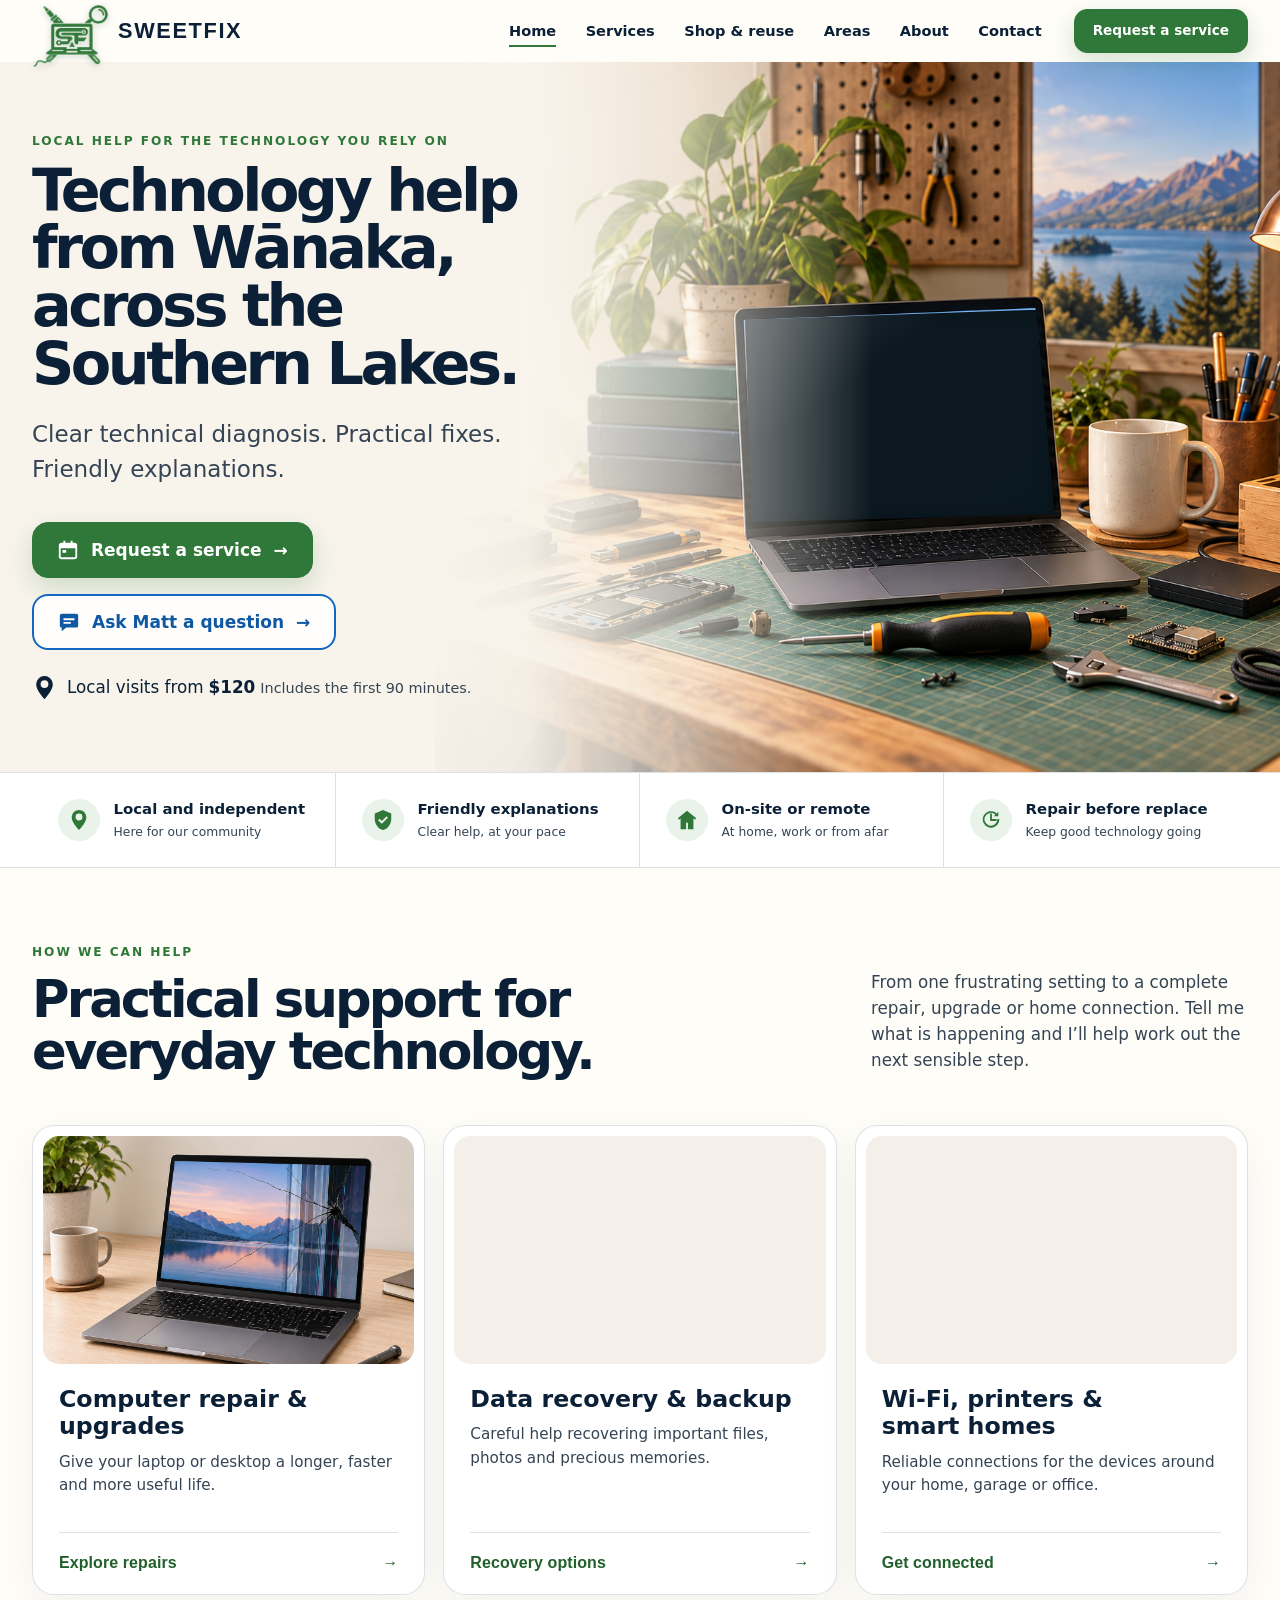
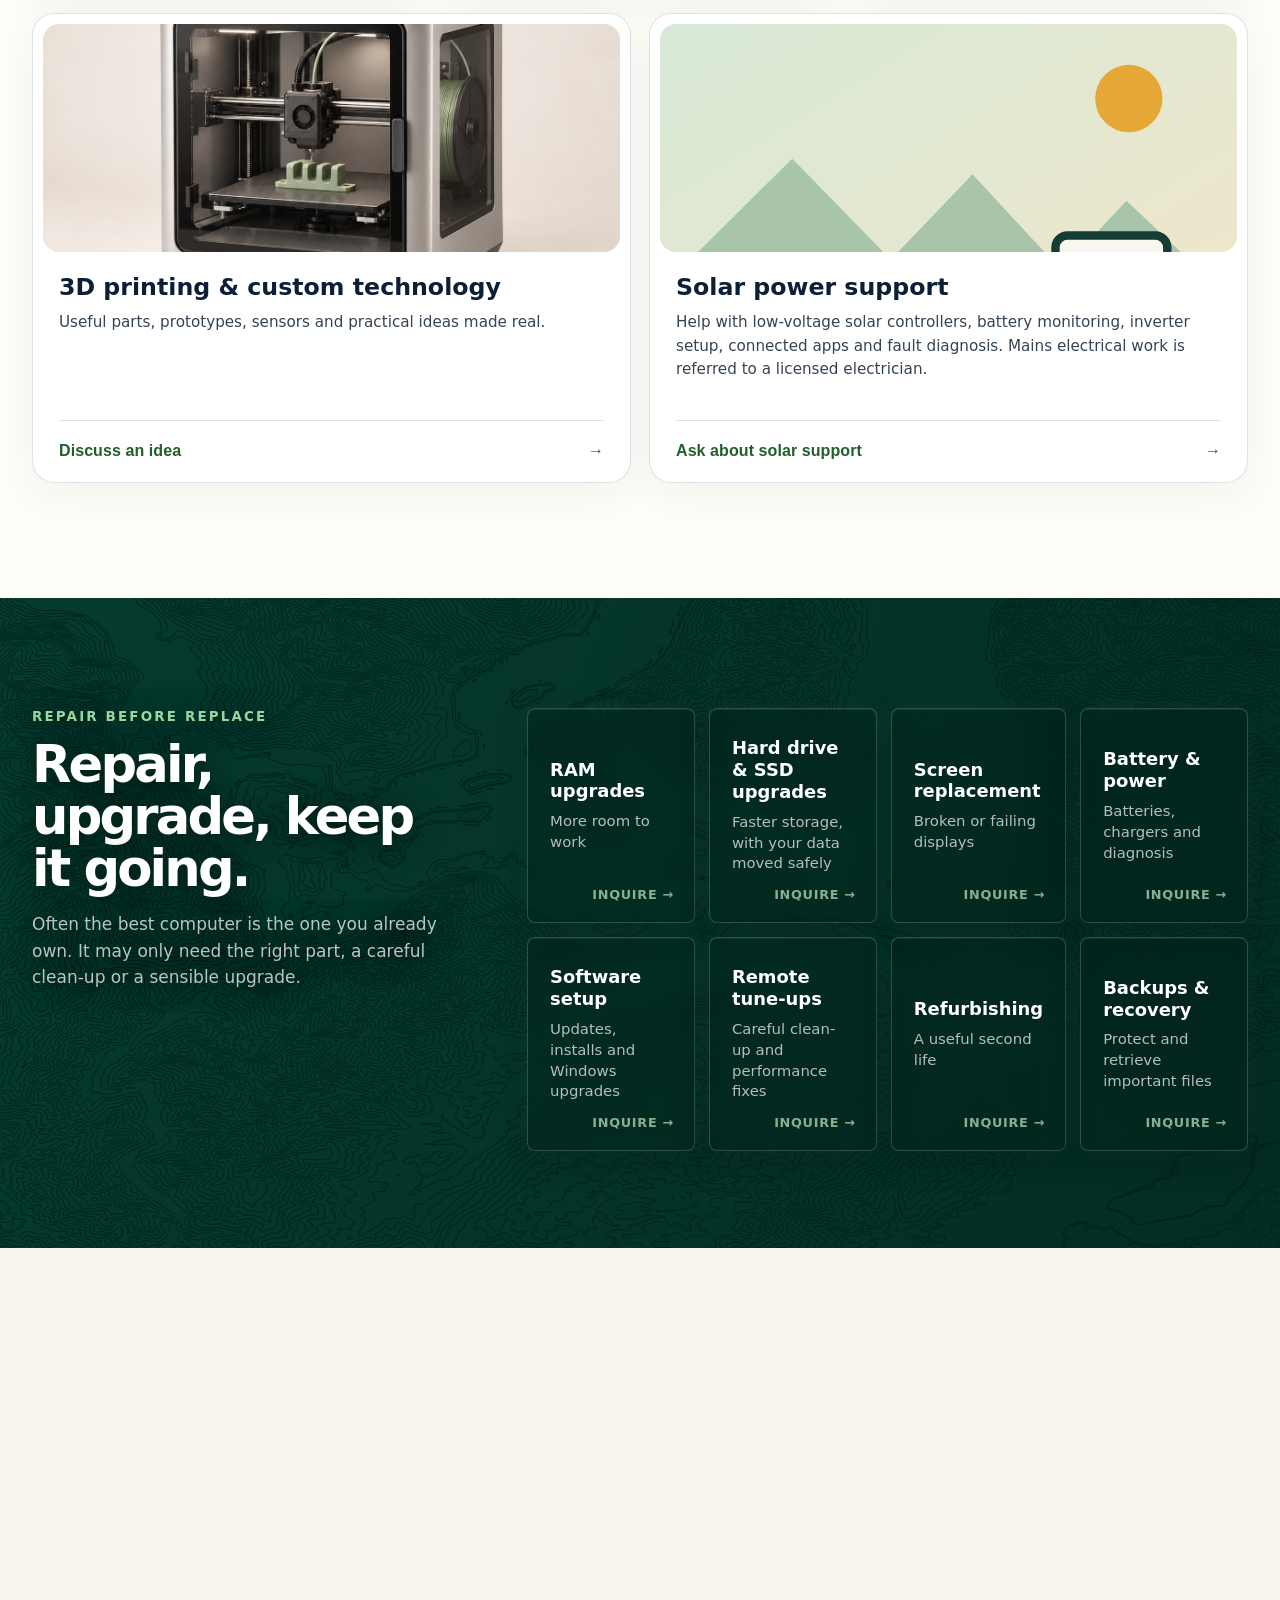
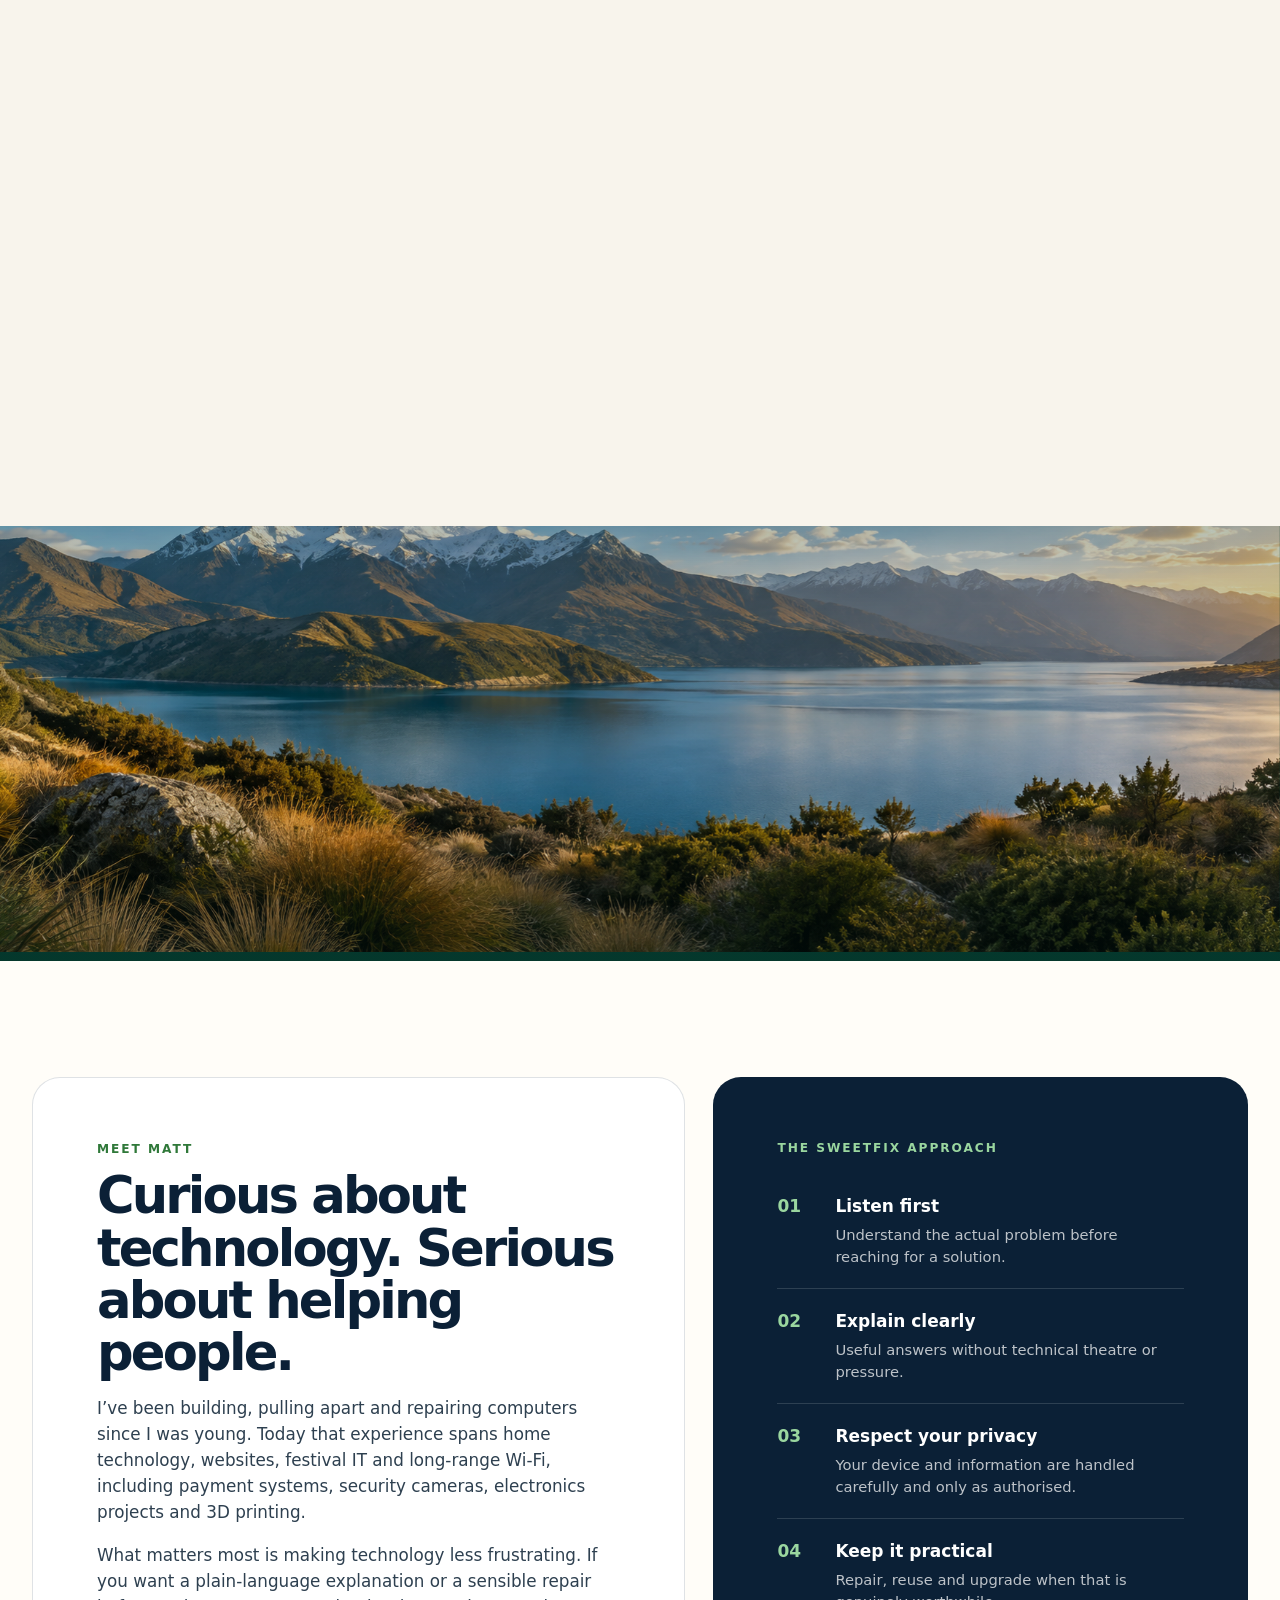
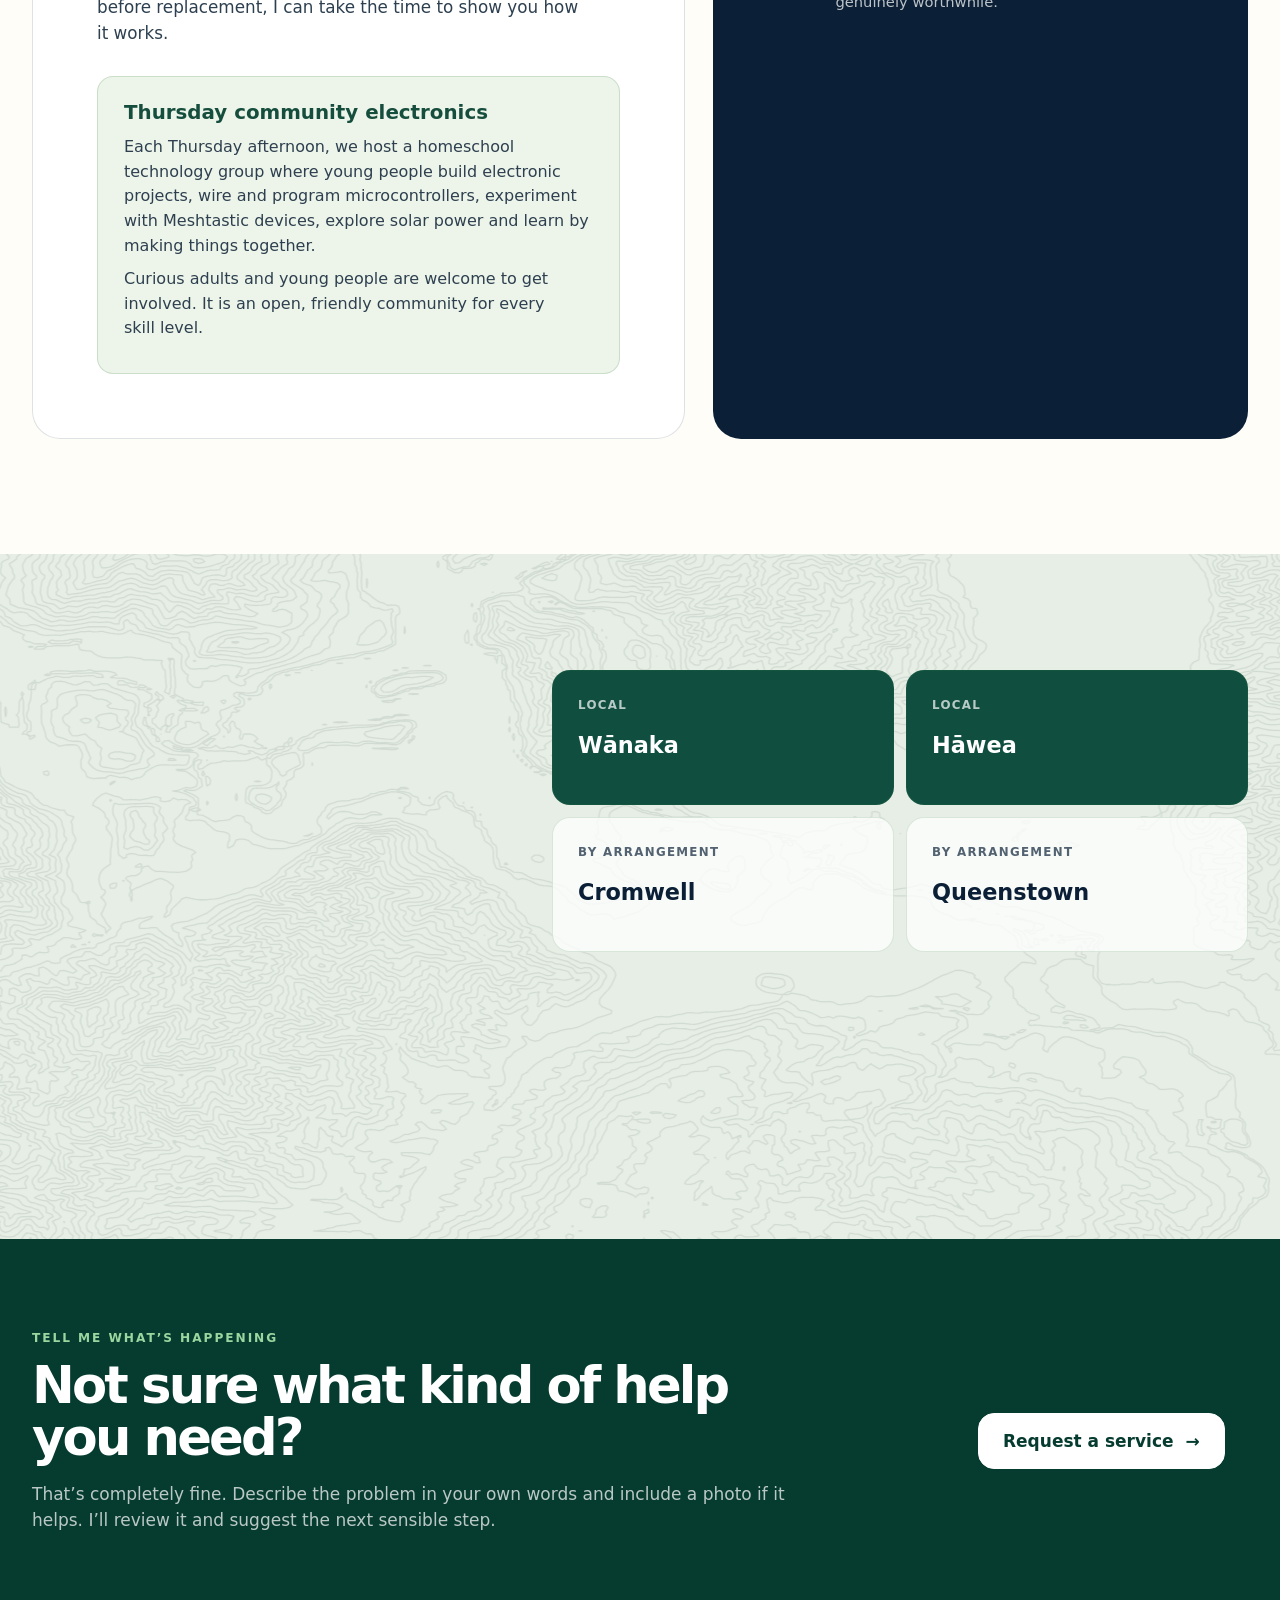
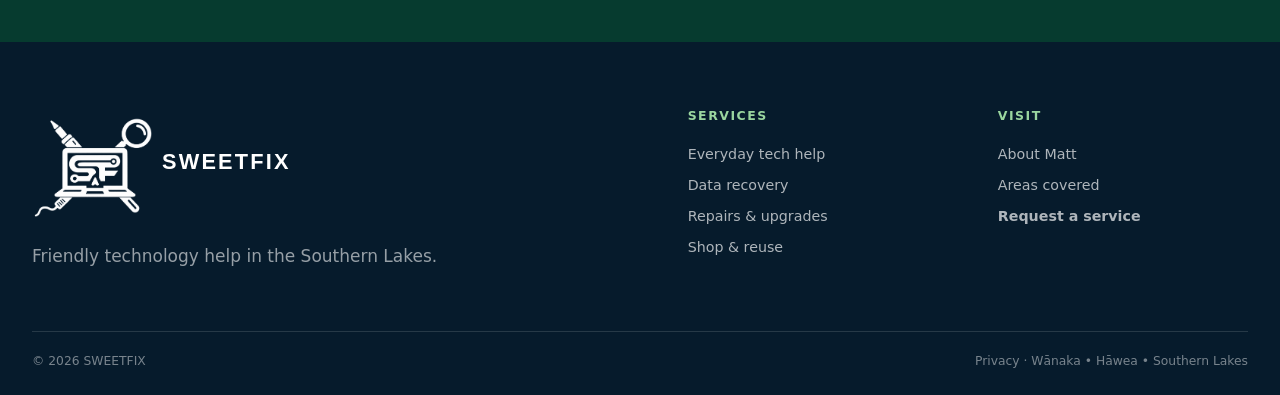
==== index.html @ 1f92fd96 "Publish SWEETFIX customer website" ====
<!doctype html>
<html lang="en-NZ">
  <head>
    <meta charset="utf-8" />
    <meta name="viewport" content="width=device-width, initial-scale=1" />
    <meta name="theme-color" content="#f8f4ec" />
    <meta
      name="description"
      content="Friendly local technology support, computer repair, data recovery, Wi-Fi help and 3D printing across Wanaka, Hawea and the Southern Lakes."
    />
    <title>SWEETFIX | Friendly technology help in the Southern Lakes</title>
    <link rel="icon" href="assets/sweetfix-favicon.png" type="image/png" sizes="512x512" />
    <link rel="preload" href="assets/sweetfix-workshop-hero.png" as="image" fetchpriority="high" />
    <link rel="stylesheet" href="styles.css" />
    <script src="script.js" defer></script>
  </head>
  <body>
    <a class="skip-link" href="#main">Skip to main content</a>

    <header class="site-header" data-header>
      <div class="shell header-inner">
        <a class="brand" href="#home" aria-label="SWEETFIX home">
          <img class="brand-mark" src="assets/sweetfix-logo-green.png" alt="" width="74" height="62" />
          <span>SWEETFIX</span>
        </a>

        <button class="menu-toggle" type="button" aria-expanded="false" aria-controls="site-navigation">
          <span class="sr-only">Open navigation</span>
          <span aria-hidden="true"></span>
          <span aria-hidden="true"></span>
          <span aria-hidden="true"></span>
        </button>

        <nav id="site-navigation" class="site-nav" aria-label="Primary navigation">
          <a class="is-active" href="#home">Home</a>
          <a href="#services">Services</a>
          <a href="/shop">Shop &amp; reuse</a>
          <a href="#areas">Areas</a>
          <a href="#about">About</a>
          <a href="#contact">Contact</a>
          
        </nav>

        <div class="header-actions">
          <button class="button button-small request-trigger" type="button">Request a service</button>
        </div>
      </div>
    </header>

    <main id="main">
      <section id="home" class="hero" aria-labelledby="hero-title">
        <div class="hero-photo" role="img" aria-label="A tidy technology repair workspace with a laptop, hand tools and a small 3D printer">
          <img class="hero-photo-base" src="assets/sweetfix-workshop-hero.png" alt="" fetchpriority="high" decoding="async" />
          <div class="hero-screen" data-hero-screen aria-hidden="true">
            <img class="hero-screen-media is-active" src="assets/southern-lakes-panorama.png" alt="" fetchpriority="high" decoding="async" />
            <img class="hero-screen-media" src="assets/service-data-transfer-card-v3.png" alt="" loading="lazy" decoding="async" />
            <img class="hero-screen-media" src="assets/service-wifi-router-v3-card.png" alt="" loading="lazy" decoding="async" />
            <img class="hero-screen-media" src="assets/service-3d-printing-card-v2.png" alt="" loading="lazy" decoding="async" />
          </div>
        </div>
        <div class="shell hero-inner">
          <div class="hero-copy reveal is-visible">
            <p class="eyebrow">Local help for the technology you rely on</p>
            <h1 id="hero-title">Technology help from Wānaka, across the Southern Lakes.</h1>
            <p class="hero-lead">Clear technical diagnosis. Practical fixes. Friendly explanations.</p>
            <div class="hero-actions">
              <button class="button request-trigger" type="button">
                <svg aria-hidden="true" viewBox="0 0 24 24"><path d="M7 2v2H5a3 3 0 0 0-3 3v12a3 3 0 0 0 3 3h14a3 3 0 0 0 3-3V7a3 3 0 0 0-3-3h-2V2h-2v2H9V2H7Zm12 18H5a1 1 0 0 1-1-1v-9h16v9a1 1 0 0 1-1 1ZM6 12h4v3H6v-3Z"/></svg>
                Request a service
                <span aria-hidden="true">→</span>
              </button>
              <button class="button button-secondary request-trigger" type="button" data-service="Not sure yet">
                <svg aria-hidden="true" viewBox="0 0 24 24"><path d="M4 3h16a2 2 0 0 1 2 2v11a2 2 0 0 1-2 2H9l-5 4v-4a2 2 0 0 1-2-2V5a2 2 0 0 1 2-2Zm2 5v2h12V8H6Zm0 4v2h8v-2H6Z"/></svg>
                Ask Matt a question
                <span aria-hidden="true">→</span>
              </button>
            </div>
            <p class="price-note">
              <svg aria-hidden="true" viewBox="0 0 24 24"><path d="M12 1a8 8 0 0 0-8 8c0 5.8 8 14 8 14s8-8.2 8-14a8 8 0 0 0-8-8Zm0 11.5A3.5 3.5 0 1 1 12 5a3.5 3.5 0 0 1 0 7.5Z"/></svg>
              <span class="price-copy">Local visits from <strong>$120</strong><span class="price-detail">Includes the first 90 minutes.</span></span>
            </p>
          </div>
        </div>
      </section>

      <section class="trust-strip" aria-label="Why choose SWEETFIX">
        <div class="shell trust-grid">
          <div><span class="trust-icon" aria-hidden="true"><svg viewBox="0 0 24 24"><path d="M12 1a8 8 0 0 0-8 8c0 5.8 8 14 8 14s8-8.2 8-14a8 8 0 0 0-8-8Zm0 11.5A3.5 3.5 0 1 1 12 5a3.5 3.5 0 0 1 0 7.5Z"/></svg></span><span><strong>Local and independent</strong><small>Here for our community</small></span></div>
          <div><span class="trust-icon shield" aria-hidden="true"><svg viewBox="0 0 24 24"><path d="M12 1 3 5v6c0 5.6 3.8 10.8 9 12 5.2-1.2 9-6.4 9-12V5l-9-4Zm-1.3 15.2-4-4 1.5-1.5 2.5 2.5 5.2-5.2 1.5 1.5-6.7 6.7Z"/></svg></span><span><strong>Friendly explanations</strong><small>Clear help, at your pace</small></span></div>
          <div><span class="trust-icon home" aria-hidden="true"><svg viewBox="0 0 24 24"><path d="m12 2 10 8-1.3 1.6L19 10.2V22h-6v-7h-2v7H5V10.2l-1.7 1.4L2 10 12 2Z"/></svg></span><span><strong>On-site or remote</strong><small>At home, work or from afar</small></span></div>
          <div><span class="trust-icon leaf" aria-hidden="true"><svg viewBox="0 0 24 24"><path d="M20 8V3l-1.8 1.8A9 9 0 1 0 21 11h-2.1a7 7 0 1 1-2.1-4.8L15 8h5Zm-7-3h-2v8h7v-2h-5V5Z"/></svg></span><span><strong>Repair before replace</strong><small>Keep good technology going</small></span></div>
        </div>
      </section>

      <section id="services" class="services section" aria-labelledby="services-title">
        <div class="shell">
          <div class="section-heading reveal">
            <div>
              <p class="eyebrow">How we can help</p>
              <h2 id="services-title">Practical support for everyday technology.</h2>
            </div>
            <p>From one frustrating setting to a complete repair, upgrade or home connection. Tell me what is happening and I’ll help work out the next sensible step.</p>
          </div>

          <div class="service-grid">
            <article class="service-card reveal">
              <div class="service-media"><img src="assets/service-computer-repair-card-v3.png" alt="A laptop with a cracked display beside a precision screwdriver" loading="lazy" decoding="async" /></div>
              <h3>Computer repair &amp; upgrades</h3>
              <p>Give your laptop or desktop a longer, faster and more useful life.</p>
              <a href="#repairs">Explore repairs <span aria-hidden="true">→</span></a>
            </article>
            <article class="service-card reveal">
              <div class="service-media"><img src="assets/service-data-transfer-card-v3.png" alt="A silver hard drive transferring data to an M.2 solid-state drive" loading="lazy" decoding="async" /></div>
              <h3>Data recovery &amp; backup</h3>
              <p>Careful help recovering important files, photos and precious memories.</p>
              <a href="#data-recovery">Recovery options <span aria-hidden="true">→</span></a>
            </article>
            <article class="service-card reveal">
              <div class="service-media"><img src="assets/service-wifi-router-v3-card.png" alt="A compact high-performance dark Wi-Fi router with four antennas" loading="lazy" decoding="async" /></div>
              <h3>Wi-Fi, printers &amp; smart homes</h3>
              <p>Reliable connections for the devices around your home, garage or office.</p>
              <button class="service-link request-trigger" type="button" data-service="Wi-Fi, printer or smart home" data-problem="I need help getting my Wi-Fi, printer or smart home technology working properly.">Get connected <span aria-hidden="true">→</span></button>
            </article>
            <article class="service-card reveal">
              <div class="service-media"><img src="assets/service-3d-printing-card-v2.png" alt="An enclosed desktop 3D printer producing a practical cable organiser" loading="lazy" decoding="async" /></div>
              <h3>3D printing &amp; custom technology</h3>
              <p>Useful parts, prototypes, sensors and practical ideas made real.</p>
              <button class="service-link request-trigger" type="button" data-service="3D printing" data-problem="I’d like to discuss a 3D printing or custom technology project.">Discuss an idea <span aria-hidden="true">→</span></button>
            </article>
            <article class="service-card reveal">
              <div class="service-media solar-service-media" aria-hidden="true">
                <svg viewBox="0 0 480 300" role="img">
                  <defs><linearGradient id="solar-sky" x1="0" y1="0" x2="1" y2="1"><stop offset="0" stop-color="#d7e9d7"/><stop offset="1" stop-color="#f2e6c8"/></linearGradient></defs>
                  <rect width="480" height="300" fill="url(#solar-sky)"/>
                  <circle cx="390" cy="62" r="28" fill="#e5a735"/>
                  <path d="M0 221 110 112l82 84 68-71 74 80 54-58 92 87v66H0Z" fill="#a8c5ac"/>
                  <path d="M76 195h228l-30 88H44Z" fill="#123f3a" stroke="#f5f1e7" stroke-width="8"/>
                  <path d="m93 196-12 87m67-87-12 87m67-87-12 87m67-87-12 87M62 225h231m-239 28h230" fill="none" stroke="#79ad9b" stroke-width="5"/>
                  <rect x="329" y="176" width="93" height="106" rx="10" fill="#f8f6ef" stroke="#153d35" stroke-width="7"/>
                  <rect x="347" y="197" width="57" height="33" rx="4" fill="#193a37"/>
                  <circle cx="376" cy="254" r="12" fill="#77a879"/>
                  <path d="M304 246c28 0 31-23 31-38" fill="none" stroke="#172c29" stroke-width="7" stroke-linecap="round"/>
                </svg>
              </div>
              <h3>Solar power support</h3>
              <p>Help with low-voltage solar controllers, battery monitoring, inverter setup, connected apps and fault diagnosis. Mains electrical work is referred to a licensed electrician.</p>
              <button class="service-link request-trigger" type="button" data-service="Custom technology project" data-problem="I need help with a low-voltage solar controller, battery monitor, inverter or solar monitoring setup.">Ask about solar support <span aria-hidden="true">→</span></button>
            </article>
          </div>
        </div>
      </section>

      <section id="repairs" class="repair-section" aria-labelledby="repair-title">
        <img class="contours" src="assets/wanaka-topographic-contours.svg" alt="" decoding="async" />
        <div class="shell repair-inner">
          <div class="repair-heading reveal">
            <p class="eyebrow">Repair before replace</p>
            <h2 id="repair-title">Repair, upgrade, keep it going.</h2>
            <p>Often the best computer is the one you already own. It may only need the right part, a careful clean-up or a sensible upgrade.</p>
          </div>
          <div class="repair-list" aria-label="Repair and upgrade enquiries">
            <button class="repair-choice request-trigger" type="button" data-service="Computer repair or upgrade" data-problem="I’m interested in a RAM upgrade for my computer."><strong>RAM upgrades</strong><span>More room to work</span><small>Inquire <span aria-hidden="true">→</span></small></button>
            <button class="repair-choice request-trigger" type="button" data-service="Computer repair or upgrade" data-problem="I’m interested in a hard drive or SSD upgrade, or transferring my data to faster storage."><strong>Hard drive &amp; SSD upgrades</strong><span>Faster storage, with your data moved safely</span><small>Inquire <span aria-hidden="true">→</span></small></button>
            <button class="repair-choice request-trigger" type="button" data-service="Computer repair or upgrade" data-problem="I need help with a broken or failing computer screen."><strong>Screen replacement</strong><span>Broken or failing displays</span><small>Inquire <span aria-hidden="true">→</span></small></button>
            <button class="repair-choice request-trigger" type="button" data-service="Computer repair or upgrade" data-problem="I need help diagnosing or replacing a battery, charger or power supply."><strong>Battery &amp; power</strong><span>Batteries, chargers and diagnosis</span><small>Inquire <span aria-hidden="true">→</span></small></button>
            <button class="repair-choice request-trigger" type="button" data-service="Computer repair or upgrade" data-problem="I need help installing software, updates or upgrading Windows."><strong>Software setup</strong><span>Updates, installs and Windows upgrades</span><small>Inquire <span aria-hidden="true">→</span></small></button>
            <button class="repair-choice request-trigger" type="button" data-service="Remote support" data-problem="I’d like a remote tune-up to clean up and speed up my computer."><strong>Remote tune-ups</strong><span>Careful clean-up and performance fixes</span><small>Inquire <span aria-hidden="true">→</span></small></button>
            <button class="repair-choice request-trigger" type="button" data-service="Computer repair or upgrade" data-problem="I’d like to discuss refurbishing a computer and giving it a useful second life."><strong>Refurbishing</strong><span>A useful second life</span><small>Inquire <span aria-hidden="true">→</span></small></button>
            <button class="repair-choice request-trigger" type="button" data-service="Data recovery or backup" data-problem="I need help protecting, backing up or recovering important files."><strong>Backups &amp; recovery</strong><span>Protect and retrieve important files</span><small>Inquire <span aria-hidden="true">→</span></small></button>
          </div>
        </div>
      </section>

      <section id="data-recovery" class="recovery section" aria-labelledby="recovery-title">
        <div class="shell recovery-grid">
          <div class="recovery-copy reveal">
            <p class="recovery-label">Data recovery</p>
            <h2 id="recovery-title">Don’t worry. Your photos and files may not be gone.</h2>
            <p>A dead laptop does not always mean dead data. Deleted files, removed drives and some corrupted storage may still offer a path forward. The first careful decision can make a real difference.</p>
            <div class="important-note">
              <strong>Accidentally deleted something? Stop using the device.</strong>
              <p>Normal use can write new information over the files you want back. Shut the computer down and avoid experimenting with recovery software until we have assessed it.</p>
            </div>
            <button class="button recovery-request request-trigger" type="button" data-service="Data recovery or backup" data-problem="I’d like an assessment for a data recovery or backup problem.">Request a recovery assessment <span aria-hidden="true">→</span></button>
          </div>
          <div class="recovery-steps reveal" aria-label="Data recovery approach">
            <div><span>01</span><h3>Stop using it</h3><p>Power the device down so ordinary use cannot overwrite deleted or damaged data.</p></div>
            <div><span>02</span><h3>Check what happened</h3><p>Dropped drives can sometimes be saved, but repeated attempts may make physical damage worse. I’ll assess the safest option first.</p></div>
            <div><span>03</span><h3>Recover what we can</h3><p>Recovery may be complete or partial. If the drive needs specialist laboratory work, I can explain that option and refer you to the right service.</p></div>
            <div><span>04</span><h3>Protect it next time</h3><p>I can consolidate your files onto a second drive and set up automatic backups to reduce the chance of another painful loss.</p></div>
          </div>
        </div>
      </section>

      <section class="mountain-break" aria-hidden="true">
        <img class="parallax-image" src="assets/southern-lakes-panorama.png" alt="" loading="lazy" decoding="async" fetchpriority="low" />
      </section>

      <section id="about" class="about section" aria-labelledby="about-title">
        <div class="shell about-grid">
          <div class="about-card reveal">
            <p class="eyebrow">Meet Matt</p>
            <h2 id="about-title">Curious about technology. Serious about helping people.</h2>
            <p>I’ve been building, pulling apart and repairing computers since I was young. Today that experience spans home technology, websites, festival IT and long-range Wi-Fi, including payment systems, security cameras, electronics projects and 3D printing.</p>
            <p>What matters most is making technology less frustrating. If you want a plain-language explanation or a sensible repair before replacement, I can take the time to show you how it works.</p>
            <div class="community-note">
              <h3>Thursday community electronics</h3>
              <p>Each Thursday afternoon, we host a homeschool technology group where young people build electronic projects, wire and program microcontrollers, experiment with Meshtastic devices, explore solar power and learn by making things together.</p>
              <p>Curious adults and young people are welcome to get involved. It is an open, friendly community for every skill level.</p>
            </div>
          </div>
          <aside class="values-card reveal" aria-label="SWEETFIX values">
            <p class="eyebrow">The SWEETFIX approach</p>
            <ul>
              <li><span>01</span><strong>Listen first</strong><small>Understand the actual problem before reaching for a solution.</small></li>
              <li><span>02</span><strong>Explain clearly</strong><small>Useful answers without technical theatre or pressure.</small></li>
              <li><span>03</span><strong>Respect your privacy</strong><small>Your device and information are handled carefully and only as authorised.</small></li>
              <li><span>04</span><strong>Keep it practical</strong><small>Repair, reuse and upgrade when that is genuinely worthwhile.</small></li>
            </ul>
          </aside>
        </div>
      </section>

      <section id="areas" class="areas section" aria-labelledby="areas-title">
        <img class="areas-contours" src="assets/wanaka-topographic-contours.svg" alt="" decoding="async" />
        <div class="shell areas-grid">
          <div class="area-copy reveal">
            <p class="eyebrow">Areas we cover</p>
            <h2 id="areas-title">Local around Wānaka and Hāwea. Available further afield.</h2>
            <p>I’m local to the Wānaka area, with standard visits available in Wānaka and Hāwea. Visits to Cromwell, Queenstown and other Southern Lakes locations can be arranged with travel agreed beforehand.</p>
          </div>
          <div class="area-cards" role="list">
            <div class="area-card primary" role="listitem"><span>Local</span><strong>Wānaka</strong></div>
            <div class="area-card primary" role="listitem"><span>Local</span><strong>Hāwea</strong></div>
            <div class="area-card" role="listitem"><span>By arrangement</span><strong>Cromwell</strong></div>
            <div class="area-card" role="listitem"><span>By arrangement</span><strong>Queenstown</strong></div>
          </div>
        </div>
      </section>

      <section id="contact" class="contact-section" aria-labelledby="contact-title">
        <div class="shell contact-inner reveal">
          <div>
            <p class="eyebrow">Tell me what’s happening</p>
            <h2 id="contact-title">Not sure what kind of help you need?</h2>
            <p>That’s completely fine. Describe the problem in your own words and include a photo if it helps. I’ll review it and suggest the next sensible step.</p>
          </div>
          <div class="contact-actions">
            <button class="button button-light request-trigger" type="button">Request a service <span aria-hidden="true">→</span></button>
          </div>
        </div>
      </section>
    </main>

    <footer class="site-footer">
      <div class="shell footer-grid">
        <div>
          <a class="brand brand-footer" href="#home" aria-label="SWEETFIX home"><img class="brand-mark" src="assets/sweetfix-logo-green.png" alt="" width="120" height="100" /><span>SWEETFIX</span></a>
          <p>Friendly technology help in the Southern Lakes.</p>
        </div>
        <div><strong>Services</strong><a href="#services">Everyday tech help</a><a href="#data-recovery">Data recovery</a><a href="#repairs">Repairs &amp; upgrades</a><a href="/shop">Shop &amp; reuse</a></div>
        <div><strong>Visit</strong><a href="#about">About Matt</a><a href="#areas">Areas covered</a><button class="footer-button request-trigger" type="button">Request a service</button></div>
      </div>
      <div class="shell footer-bottom"><span>© <span data-year></span> SWEETFIX</span><span><a href="/privacy">Privacy</a> · Wānaka • Hāwea • Southern Lakes</span></div>
    </footer>

    <dialog class="request-dialog" aria-labelledby="request-title">
      <div class="dialog-top">
        <div>
          <p class="eyebrow">Service request</p>
          <h2 id="request-title">Tell Matt what’s going on.</h2>
        </div>
        <button class="dialog-close" type="button" aria-label="Close request form" data-tooltip="Close request form">×</button>
      </div>
      <form id="service-request-form" class="request-form" novalidate>
        <p class="form-intro">Share as much as you know. You don’t need to use technical language. Matt personally reviews every request before any work begins.</p>
        <div class="form-error-summary" role="alert" hidden>Please check the fields highlighted in red.</div>
        <div class="website-field" aria-hidden="true">
          <label for="website-address">Leave this field empty</label>
          <input id="website-address" name="website_address" type="text" tabindex="-1" autocomplete="off" />
        </div>
        <div class="form-grid">
          <label><span class="field-label">Full name <span class="required-mark" aria-hidden="true">*</span></span><input name="name" autocomplete="name" required /></label>
          <label><span class="field-label">Email address <span class="required-mark" aria-hidden="true">*</span></span><input name="email" type="email" autocomplete="email" required /></label>
          <label><span class="field-label">Phone number</span><input name="phone" type="tel" autocomplete="tel" /></label>
          <label><span class="field-label">Area</span><select name="area" autocomplete="address-level2"><option value="">Choose an area</option><option>Wānaka</option><option>Hāwea</option><option>Hāwea Flat</option><option>Cromwell</option><option>Queenstown</option><option>Somewhere else</option></select></label>
          <label><span class="field-label">What do you need help with? <span class="required-mark" aria-hidden="true">*</span></span><select name="service" required><option value="">Choose a service</option><option>Home technology support</option><option>Computer repair or upgrade</option><option>Data recovery or backup</option><option>Wi-Fi, printer or smart home</option><option>Remote support</option><option>Computer tuition or consulting</option><option>Solar power support</option><option>3D printing</option><option>Custom technology project</option><option>Refurbished device or item</option><option>Not sure yet</option></select></label>
          <label><span class="field-label">Device make and model</span><input name="device" placeholder="If known" /></label>
          <label class="form-wide"><span class="field-label">Street address</span><input name="address" autocomplete="street-address" placeholder="Helpful for visits, collection or delivery" /></label>
        </div>
        <label><span class="field-label">What is happening? <span class="required-mark" aria-hidden="true">*</span></span><textarea name="problem" rows="3" required placeholder="What were you trying to do? What changed? Are there any messages on screen?"></textarea></label>
        <label><span class="field-label">Helpful photos</span><input name="photos" type="file" accept="image/jpeg,image/png,image/webp,.jpg,.jpeg,.png,.webp" multiple /><small>Add up to three JPG, PNG or WebP photos of the device, model label, screen or error message.</small></label>
        <label class="check-row"><input name="agreement" type="checkbox" required /><span>I confirm that I own, or am authorised to request work on, the device, account or system. I understand SWEETFIX will use these details to assess my request, and that diagnosis, repair and data recovery are best-efforts services with no guaranteed outcome.</span></label>
        <div class="form-footer">
          <p>Your request will be saved with a reference number so it can be reviewed and followed up.</p>
          <button class="button" type="submit">Ask SWEETFIX for help <span aria-hidden="true">→</span></button>
        </div>
      </form>
    </dialog>

    <div class="toast" role="status" aria-live="polite" aria-atomic="true"></div>
    <script src="/static-contact.js" defer></script>
</body>
</html>
---- styles.css ----
:root {
  --ink: #0b2036;
  --ink-soft: #354454;
  --cream: #f8f4ec;
  --paper: #fffdf8;
  --green: #2f7839;
  --green-deep: #063b2f;
  --green-dark: #032c24;
  --green-light: #bce4bd;
  --amber: #f3a51c;
  --blue: #1467be;
  --line: rgba(11, 32, 54, 0.13);
  --shadow: 0 18px 55px rgba(27, 39, 34, 0.1);
  --radius: 22px;
  --shell: min(1480px, calc(100% - 64px));
  --header-height: 62px;
  --ease: cubic-bezier(.2, .8, .2, 1);
}

* { box-sizing: border-box; }
html { scroll-behavior: smooth; scroll-padding-top: var(--header-height); }
html, body { overflow-x: clip; }
body {
  margin: 0;
  color: var(--ink);
  background: var(--paper);
  font-family: Inter, Aptos, "Segoe UI", system-ui, -apple-system, sans-serif;
  font-size: 17px;
  line-height: 1.55;
  -webkit-font-smoothing: antialiased;
}
body.dialog-open { overflow: hidden; }
img, svg { display: block; }
a { color: inherit; text-decoration: none; }
button, input, select, textarea { font: inherit; }
button { color: inherit; }
:focus-visible { outline: 3px solid #1684ec; outline-offset: 4px; }
.shell { width: var(--shell); margin-inline: auto; }
.sr-only { position: absolute; width: 1px; height: 1px; padding: 0; margin: -1px; overflow: hidden; clip: rect(0,0,0,0); white-space: nowrap; border: 0; }
.skip-link { position: fixed; z-index: 1000; top: 12px; left: 12px; transform: translateY(-150%); padding: 12px 18px; border-radius: 10px; background: var(--ink); color: #fff; font-weight: 800; }
.skip-link:focus { transform: none; }

.site-header { position: sticky; z-index: 50; top: 0; height: var(--header-height); background: rgba(255,253,248,.92); border-bottom: 1px solid transparent; backdrop-filter: blur(16px); transition: box-shadow .25s ease, border-color .25s ease; }
.site-header.is-scrolled { border-color: var(--line); box-shadow: 0 8px 30px rgba(12,32,53,.07); }
.header-inner { height: 100%; display: flex; align-items: center; gap: 32px; }
.brand { display: inline-flex; align-items: center; gap: 10px; flex: 0 0 auto; font-family: Bahnschrift, "Segoe UI Variable Display", "Trebuchet MS", sans-serif; font-size: clamp(1.3rem, 1.7vw, 1.72rem); font-weight: 750; letter-spacing: .075em; line-height: 1; }
.brand-mark {
  display: block;
  flex: 0 0 auto;
  width: 76px;
  height: 68px;
  object-fit: contain;
  transform: translateY(5px);
  filter: drop-shadow(0 0 1px rgba(255,253,248,.98)) drop-shadow(0 2px 3px rgba(9,49,38,.18));
}
.site-nav { display: flex; align-items: center; gap: clamp(20px, 2.3vw, 38px); margin-left: auto; }
.site-nav a { position: relative; padding: 15px 0 13px; font-weight: 650; font-size: .91rem; }
.site-nav a::after { content: ""; position: absolute; left: 0; right: 100%; bottom: 9px; height: 2px; background: var(--green); transition: right .25s var(--ease); }
.site-nav a:hover::after, .site-nav a.is-active::after { right: 0; }
.site-nav .admin-link { display:inline-flex; align-items:center; gap:6px; color:#44576a; }
.site-nav .admin-link::before { content:""; position:absolute; top:11px; bottom:10px; left:-19px; width:1px; background:var(--line); }
.site-nav .admin-link > span { color:var(--green); font-size:1.08rem; font-weight:900; }
.header-actions { display: flex; align-items: center; gap: 14px; }
.menu-toggle { display: none; width: 46px; height: 46px; padding: 10px; border: 0; border-radius: 12px; background: transparent; cursor: pointer; }
.menu-toggle span:not(.sr-only) { display: block; width: 24px; height: 2px; margin: 5px auto; background: var(--ink); transition: transform .25s ease, opacity .25s ease; }

.button { display: inline-flex; justify-content: center; align-items: center; gap: 12px; min-height: 56px; padding: 14px 24px; border: 1px solid var(--green); border-radius: 16px; background: var(--green); color: #fff; box-shadow: 0 10px 26px rgba(47,120,57,.2); cursor: pointer; font-weight: 800; line-height: 1.1; transition: transform .25s var(--ease), background .25s ease, box-shadow .25s ease; }
.button:hover { transform: translateY(-2px); background: #25652f; box-shadow: 0 14px 34px rgba(47,120,57,.28); }
.button:disabled { cursor: wait; opacity: .68; transform: none; box-shadow: none; }
.button svg { width: 22px; height: 22px; fill: currentColor; }
.button-small { min-height: 44px; padding: 10px 18px; border-radius: 13px; font-size: .85rem; }
.button-secondary { border: 2px solid var(--blue); background: rgba(255,255,255,.88); color: #0f58a3; box-shadow: none; }
.button-secondary:hover { background: #edf6ff; box-shadow: none; }

.hero { position: relative; min-height: 610px; overflow: hidden; background: var(--cream); }
.hero-photo { position: absolute; z-index: 0; top: 0; right: 0; bottom: 0; width: 66%; overflow: hidden; }
.hero-photo-base { position: absolute; z-index: 0; inset: 0; width: 100%; height: 100%; object-fit: cover; object-position: center center; }
.hero-screen { position: absolute; z-index: 1; overflow: hidden; clip-path: polygon(0 4.7%, 94% 0, 100% 96.3%, 2.1% 100%); background: #0b1820; box-shadow: inset 0 0 18px rgba(0,0,0,.42); transform: translateZ(0); }
.hero-screen-media { position: absolute; inset: -1%; width: 102%; height: 102%; object-fit: cover; opacity: 0; filter: saturate(.96) contrast(1.03); transform: scale(1.015); transition: opacity 1.15s ease; }
.hero-screen-media.is-active { opacity: 1; }
.hero-screen::after { content: ""; position: absolute; z-index: 2; inset: 0; background: linear-gradient(145deg, rgba(255,255,255,.13), transparent 34%, rgba(2,20,30,.1)); pointer-events: none; }
.hero-photo::before { content: ""; position: absolute; z-index: 3; inset: 0; background: linear-gradient(90deg, var(--cream) 0%, rgba(248,244,236,.97) 11%, rgba(248,244,236,.62) 30%, transparent 52%); pointer-events: none; }
.hero-photo::after { content: ""; position: absolute; z-index: 3; inset: auto 0 0; height: 22%; background: linear-gradient(0deg, rgba(0,0,0,.1), transparent); opacity: .18; pointer-events: none; }
.hero-inner { position: relative; z-index: 2; display: grid; align-items: center; min-height: 610px; }
.hero-copy { width: min(660px, 48%); padding: 72px 0; }
.eyebrow { margin: 0 0 12px; color: var(--green); font-size: .76rem; font-weight: 900; letter-spacing: .16em; line-height: 1.3; text-transform: uppercase; }
h1, h2, h3, p { text-wrap: pretty; }
h1 { max-width: 670px; margin: 0; font-size: clamp(2.7rem, 4.6vw, 5.15rem); letter-spacing: -.06em; line-height: .98; }
h3 { font-size: clamp(1.22rem, 1.55vw, 1.46rem); font-weight: 850; line-height: 1.2; }
.hero-lead { margin: 24px 0 0; color: var(--ink-soft); font-size: clamp(1.2rem, 1.8vw, 1.65rem); }
.hero-actions { display: flex; flex-wrap: wrap; gap: 16px; margin-top: 34px; }
.hero-actions .button { min-width: 194px; }
.price-note { display: flex; align-items: center; gap: 10px; margin: 24px 0 0; font-size: 1.05rem; }
.price-note svg { width: 25px; height: 25px; fill: var(--ink); }
.price-copy { display: flex; flex-wrap: wrap; align-items: baseline; gap: 0 .3em; }
.price-detail { color: var(--ink-soft); font-size: .9rem; }

.trust-strip { position: relative; z-index: 3; border-block: 1px solid var(--line); background: rgba(255,255,255,.97); }
.trust-grid { display: grid; grid-template-columns: repeat(4, 1fr); }
.trust-grid > div { display: flex; align-items: center; gap: 14px; min-height: 94px; padding: 16px clamp(14px, 2vw, 32px); border-right: 1px solid var(--line); }
.trust-grid > div:last-child { border-right: 0; }
.trust-grid strong, .trust-grid small { display: block; }
.trust-grid strong { font-size: .93rem; }
.trust-grid small { margin-top: 2px; color: var(--ink-soft); font-size: .77rem; }
.trust-icon { display: grid; place-items: center; flex: 0 0 42px; height: 42px; border-radius: 50%; background: #eaf3e9; color: var(--green); }
.trust-icon svg { width:22px; height:22px; fill:currentColor; }

.section { padding: clamp(80px, 9vw, 138px) 0; }
.services { padding-top: clamp(56px, 6vw, 86px); }
.section-heading { display: grid; grid-template-columns: 1.35fr .65fr; align-items: end; gap: 56px; margin-bottom: 48px; }
h2 { margin: 0; font-size: clamp(2.2rem, 4vw, 4.35rem); letter-spacing: -.055em; line-height: 1.02; }
.section-heading > p { margin: 0 0 4px; color: var(--ink-soft); font-size: 1.05rem; }
.service-grid { display: grid; grid-template-columns: repeat(6, 1fr); gap: 18px; }
.service-grid .service-card { grid-column: span 2; }
.service-grid .service-card:nth-last-child(-n+2) { grid-column: span 3; }
.service-card { display: flex; flex-direction: column; min-height: 470px; padding: 10px; border: 1px solid var(--line); border-radius: var(--radius); background: #fff; box-shadow: 0 12px 40px rgba(11,32,54,.05); transition: transform .3s var(--ease), box-shadow .3s ease, border-color .3s ease; }
.service-card:hover, .service-card:focus-within { transform: translateY(-6px); border-color: rgba(47,120,57,.3); box-shadow: var(--shadow); }
.service-media { height: 228px; overflow: hidden; border-radius: 16px; background: #f4f0e9; }
.service-media img { width: 100%; height: 100%; object-fit: cover; image-rendering: auto; filter: saturate(.94) contrast(.97); backface-visibility: hidden; }
.service-card h3 { margin: 22px 16px 10px; font-size: 1.48rem; font-weight: 850; line-height: 1.15; }
.service-card p { margin: 0 0 20px; color: var(--ink-soft); font-size: .95rem; }
.service-card p, .service-card a { margin-inline: 16px; }
.service-card a, .service-link { display: flex; justify-content: space-between; align-items: center; gap: 14px; width: auto; margin: auto 16px 0; padding: 18px 0 8px; border: 0; border-top: 1px solid var(--line); border-radius: 0; background: transparent; color: #215f2b; cursor: pointer; font-family: "Segoe UI", Aptos, sans-serif; font-size: 1rem; font-weight: 700; letter-spacing: .005em; text-align: left; transition: color .3s ease, transform .3s var(--ease); }
.service-card a:hover, .service-card a:focus-visible, .service-link:hover, .service-link:focus-visible { color: #0f4320; transform: translateX(3px); }

.repair-section { position: relative; overflow: hidden; min-height: 650px; padding: 110px 0 0; background: linear-gradient(115deg, var(--green-deep), var(--green-dark)); color: #fff; }
.contours { position: absolute; inset: 0; width: 100%; height: 100%; object-fit: cover; pointer-events: none; opacity: 1; }
.repair-inner { position: relative; z-index: 2; display: grid; grid-template-columns: .72fr 1.28fr; gap: clamp(48px, 7vw, 110px); padding-bottom: 90px; }
.repair-heading { text-shadow: 0 4px 28px rgba(0, 13, 10, .72); }
.repair-heading .eyebrow { color: #9ad69f; font-size: .84rem; }
.repair-heading p:last-child { max-width: 520px; color: rgba(255,255,255,.73); }
.repair-list { display: grid; grid-template-columns: repeat(4, 1fr); align-content: start; gap: 14px; }
.repair-list > button { position: relative; min-height: 148px; padding: 28px 22px 48px; border: 1px solid rgba(220,246,224,.2); border-radius: 8px; background: rgba(0,24,19,.26); color: #fff; text-align: left; cursor: pointer; -webkit-backdrop-filter: blur(14px); backdrop-filter: blur(14px); box-shadow: 0 12px 30px rgba(0,15,12,.3), 0 0 22px rgba(171,236,187,.065), inset 0 1px 0 rgba(255,255,255,.08); transition: transform .3s var(--ease), border-color .3s ease, box-shadow .3s ease, background .3s ease; }
.repair-list > button:hover { z-index: 1; transform: translateY(-4px) scale(1.015); border-color: rgba(190,238,201,.48); background: rgba(1,39,31,.52); box-shadow: 0 16px 36px rgba(0,15,12,.4), 0 0 26px rgba(171,236,187,.15), inset 0 1px 0 rgba(255,255,255,.11); }
.repair-list > button:focus-visible { outline: 3px solid #d9f0d8; outline-offset: 3px; }
.repair-list > button > strong, .repair-list > button > span { display: block; }
.repair-list strong { font-size: 1.12rem; line-height: 1.22; }
.repair-list > button > span { margin-top: 9px; color: rgba(255,255,255,.7); font-size: .93rem; line-height: 1.4; }
.repair-choice small { position: absolute; right: 20px; bottom: 17px; color: #bce4bd; font-size: .8rem; font-weight: 850; letter-spacing: .055em; opacity: .72; text-transform: uppercase; transition: opacity .2s ease, transform .2s ease; }
.repair-choice:hover small, .repair-choice:focus-visible small { opacity: 1; transform: translateX(2px); }
.mountain-break { position: relative; height: clamp(280px, 34vw, 500px); overflow: hidden; background: var(--green-deep); }
.mountain-break::after { content: ""; position: absolute; inset: 0; background: linear-gradient(180deg, rgba(3,44,36,.28), rgba(3,44,36,.05) 55%, rgba(3,44,36,.22)); pointer-events: none; }
.parallax-image { position: absolute; inset: -14% 0; width: 100%; height: 128%; object-fit: cover; object-position: center 57%; transform: translate3d(0, var(--parallax-y, 0px), 0); will-change: transform; }

.recovery { background: var(--cream); }
.recovery-grid { display: grid; grid-template-columns: .9fr 1.1fr; gap: clamp(50px, 8vw, 130px); align-items: center; }
.recovery-copy > p:not(.eyebrow) { max-width: 680px; color: var(--ink-soft); }
.recovery-label { margin: 0 0 16px; color: var(--green); font-size: clamp(1.45rem, 2.3vw, 2.45rem); font-weight: 900; letter-spacing: -.035em; line-height: 1; }
.important-note { margin: 30px 0; padding: 20px 22px; border-left: 4px solid var(--amber); border-radius: 0 14px 14px 0; background: #fff7e7; }
.important-note p { margin: 5px 0 0; }
.text-link, .footer-button { padding: 0; border: 0; background: transparent; color: var(--green); cursor: pointer; font-weight: 850; }
.text-link:hover, .footer-button:hover { text-decoration: underline; }
.recovery-request { margin-top: 4px; font-size: 1.02rem; }
.recovery-steps { counter-reset: steps; border-top: 1px solid var(--line); }
.recovery-steps > div { display: grid; grid-template-columns: 70px 190px 1fr; gap: 24px; align-items: start; padding: 25px 0; border-bottom: 1px solid var(--line); }
.recovery-steps span { color: var(--green); font-weight: 900; }
.recovery-steps h3, .recovery-steps p { margin: 0; }
.recovery-steps p { color: var(--ink-soft); }

.about-grid { display: grid; grid-template-columns: 1.1fr .9fr; gap: 28px; }
.about-card, .values-card { padding: clamp(32px, 5vw, 72px); border-radius: 28px; }
.about-card { background: #fff; border: 1px solid var(--line); }
.about-card h2 { max-width: 900px; }
.about-card > p:not(.eyebrow) { max-width: 820px; color: #2e4050; font-size: 1.05rem; font-weight: 500; }
.community-note { margin-top: 30px; padding: 24px 26px; border: 1px solid rgba(47,120,57,.18); border-radius: 16px; background: #edf4e9; }
.community-note h3 { margin: 0 0 10px; color: #164e3e; }
.community-note p { margin: 8px 0; color: #2e4050; font-size: 1rem; font-weight: 500; }
.values-card { background: var(--ink); color: #fff; }
.values-card .eyebrow { color: #9ad69f; }
.values-card ul { margin: 18px 0 0; padding: 0; list-style: none; }
.values-card li { display: grid; grid-template-columns: 44px 1fr; gap: 4px 14px; padding: 19px 0; border-bottom: 1px solid rgba(255,255,255,.14); }
.values-card li:last-child { border-bottom: 0; }
.values-card li > span { grid-row: 1 / 3; color: #9ad69f; font-weight: 800; }
.values-card strong, .values-card small { display: block; }
.values-card small { color: rgba(255,255,255,.73); font-size: .92rem; font-weight: 500; }

.areas { position: relative; overflow: hidden; background: #e7eee5; }
.areas-contours { position: absolute; inset: -14%; width: 128%; height: 128%; object-fit: cover; opacity: .13; transform: scale(1.18); pointer-events: none; mix-blend-mode: multiply; }
.areas-grid { position: relative; z-index: 1; display: grid; grid-template-columns: .75fr 1.25fr; gap: clamp(45px, 8vw, 120px); align-items: start; }
.area-copy p:last-child { color: var(--ink-soft); }
.area-cards { display: grid; grid-template-columns: repeat(2, 1fr); gap: 12px; }
.area-card { min-height: 135px; padding: 25px; border: 1px solid rgba(47,120,57,.16); border-radius: 18px; background: rgba(255,255,255,.76); }
.area-card.primary { background: #104f40; color: #fff; }
.area-card span, .area-card strong { display: block; }
.area-card span { margin-bottom: 14px; opacity: .7; font-size: .74rem; font-weight: 800; letter-spacing: .11em; text-transform: uppercase; }
.area-card strong { font-size: 1.4rem; }

.contact-section { padding: 92px 0; background: var(--green-deep); color: #fff; }
.contact-inner { display: grid; grid-template-columns: 1fr auto; gap: 60px; align-items: center; }
.contact-inner .eyebrow { color: #9ad69f; }
.contact-inner p:last-child { max-width: 760px; color: rgba(255,255,255,.72); }
.contact-actions { display: grid; justify-items: start; gap: 10px; min-width: 270px; }
.button-light { border-color: #fff; background: #fff; color: var(--green-deep); box-shadow: none; }
.button-light:hover { background: #ecf7ec; }
.contact-email { font-weight: 750; text-decoration: underline; text-underline-offset: 3px; }
.contact-actions small { color: rgba(255,255,255,.55); }

.site-footer { padding: 64px 0 24px; background: #061b2c; color: #fff; }
.footer-grid { display: grid; grid-template-columns: 1fr .42fr .42fr; gap: 60px; padding-bottom: 45px; }
.brand-footer .brand-mark { width: 120px; height: 112px; filter: brightness(0) invert(1); }
.brand-footer { letter-spacing: .1em; }
.footer-grid p { color: rgba(255,255,255,.58); }
.footer-grid > div:not(:first-child) { display: flex; flex-direction: column; align-items: flex-start; gap: 9px; }
.footer-grid > div:not(:first-child) strong { margin-bottom: 8px; color: #9ad69f; font-size: .78rem; letter-spacing: .12em; text-transform: uppercase; }
.footer-grid a:not(.brand), .footer-button { color: rgba(255,255,255,.68); font-size: .89rem; }
.footer-bottom { display: flex; justify-content: space-between; gap: 24px; padding-top: 20px; border-top: 1px solid rgba(255,255,255,.13); color: rgba(255,255,255,.46); font-size: .77rem; }

.request-dialog { width: min(980px, calc(100% - 28px)); max-height: min(calc(100dvh - 24px), 1000px); padding: 0; border: 0; border-radius: 26px; overflow-x: hidden; overflow-y: auto; scrollbar-width: none; color: var(--ink); background: #fff; box-shadow: 0 40px 120px rgba(0,0,0,.34); }
.request-dialog::-webkit-scrollbar { width: 0; height: 0; }
.request-dialog::backdrop { background: rgba(3,20,30,.68); backdrop-filter: blur(6px); }
.dialog-top { position: sticky; z-index: 2; top: 0; display: flex; justify-content: space-between; gap: 30px; padding: 20px 30px 16px; border-bottom: 1px solid var(--line); background: rgba(255,255,255,.97); }
.dialog-top h2 { font-size: clamp(1.8rem, 4vw, 3rem); }
.dialog-close { position: relative; display: grid; flex: 0 0 auto; place-items: center; width: 46px; height: 46px; padding: 0 0 3px; border: 1px solid var(--line); border-radius: 50%; background: #fff; cursor: pointer; font-family: Arial, sans-serif; font-size: 1.72rem; line-height: 1; transition: background .2s ease, border-color .2s ease, transform .2s ease; }
.dialog-close:hover { border-color: rgba(47,120,57,.36); background: #edf6ec; transform: scale(1.04); }
.dialog-close:focus-visible { outline: 3px solid rgba(47,120,57,.28); outline-offset: 3px; }
.dialog-close::after { content: attr(data-tooltip); position: absolute; top: calc(100% + 9px); right: 0; width: max-content; max-width: 180px; padding: 7px 10px; border-radius: 7px; background: var(--ink); color: #fff; font-family: Inter, Aptos, "Segoe UI", sans-serif; font-size: .72rem; font-weight: 700; line-height: 1.25; opacity: 0; pointer-events: none; transform: translateY(-4px); transition: opacity .18s ease, transform .18s ease; }
.dialog-close:hover::after, .dialog-close:focus-visible::after { opacity: 1; transform: none; }
.request-form { padding: 16px 30px 22px; }
.form-grid .form-wide { grid-column: 1 / -1; }
.form-intro { margin: 0 0 12px; color: #344552; font-size: 1.02rem; }
.form-error-summary { margin: 0 0 14px; padding: 11px 13px; border: 1px solid #d68787; border-radius: 9px; background: #fff1f1; color: #7f2929; font-size: .95rem; font-weight: 750; }
.website-field { position: absolute !important; left: -10000px !important; width: 1px !important; height: 1px !important; overflow: hidden !important; opacity: 0 !important; pointer-events: none !important; }
.form-grid { display: grid; grid-template-columns: repeat(2, 1fr); column-gap: 16px; }
.request-form label { display: grid; gap: 5px; margin-bottom: 8px; color: var(--ink); font-size: 1rem; font-weight: 800; }
.field-label { display: inline; line-height: 1.3; }
.required-mark { margin-left: 5px; color: #a23e3e; font-size: 1.05em; }
.request-form input, .request-form select, .request-form textarea { width: 100%; min-height: 45px; border: 1.5px solid #77868f; border-radius: 9px; outline: none; background: #fff; color: var(--ink); padding: 9px 12px; font-size: 1rem; font-weight: 500; transition: border-color .18s ease, box-shadow .18s ease; }
.request-form input::placeholder, .request-form textarea::placeholder { color: #64717b; opacity: 1; }
.request-form input:focus, .request-form select:focus, .request-form textarea:focus { border-color: var(--green); box-shadow: 0 0 0 3px rgba(47,120,57,.16); }
.request-form label.field-error input, .request-form label.field-error select, .request-form label.field-error textarea { border-color: #bd5151; box-shadow: 0 0 0 3px rgba(189,81,81,.2); }
.field-error-message { color: #982f2f; font-size: .88rem; font-weight: 750; }
.request-form textarea { resize: vertical; }
.request-form label > small { color: #43525e; font-size: .9rem; font-weight: 500; }
.check-row { display: flex !important; grid-template-columns: none !important; align-items: start; gap: 11px !important; font-weight: 500 !important; }
.check-row input { flex: 0 0 auto; width: 20px; height: 20px; margin-top: 2px; accent-color: var(--green); }
.check-row.field-error { padding: 9px 11px; border: 1px solid #d68787; border-radius: 9px; background: #fff4f4; }
.form-footer { display: flex; justify-content: space-between; gap: 24px; align-items: center; margin-top: 10px; padding-top: 13px; border-top: 1px solid var(--line); }
.form-footer p { max-width: 460px; margin: 0; color: #43525e; font-size: .82rem; }
.toast { position: fixed; z-index: 100; right: 20px; bottom: 20px; max-width: 420px; padding: 15px 18px; border-radius: 14px; background: var(--ink); color: #fff; box-shadow: var(--shadow); opacity: 0; transform: translateY(20px); pointer-events: none; transition: .25s var(--ease); }
.toast.is-visible { opacity: 1; transform: none; }

.reveal { opacity:1; transform:none; transition:opacity .7s var(--ease),transform .7s var(--ease); }
.js-ready:not(.reduce-motion) .reveal:not(.is-visible) { opacity:0; transform:translateY(22px); }
.reveal.is-visible { opacity: 1; transform: none; }

@media (max-width: 1160px) {
  :root { --shell: min(100% - 40px, 1060px); }
  .header-actions .button { display: none; }
  .hero { min-height: 590px; }
  .hero-photo { width: 69%; }
  .hero-copy { width: 55%; }
  .service-grid { grid-template-columns: repeat(2, 1fr); }
  .service-grid .service-card, .service-grid .service-card:nth-last-child(-n+2) { grid-column: auto; }
  .repair-inner { grid-template-columns: 1fr; }
  .repair-list { max-width: 900px; }
  .areas-grid { grid-template-columns: 1fr; }
}

@media (max-width: 1050px) {
  .header-inner { gap: 12px; }
  .menu-toggle { display: block; order: 3; margin-left: auto; }
  .menu-toggle[aria-expanded="true"] span:nth-child(2) { transform: translateY(7px) rotate(45deg); }
  .menu-toggle[aria-expanded="true"] span:nth-child(3) { opacity: 0; }
  .menu-toggle[aria-expanded="true"] span:nth-child(4) { transform: translateY(-7px) rotate(-45deg); }
  .site-nav { position: fixed; top: var(--header-height); left: 0; right: 0; display: grid; gap: 0; padding: 10px 20px 20px; border-bottom: 1px solid var(--line); background: var(--paper); box-shadow: 0 20px 30px rgba(12,32,53,.12); opacity: 0; visibility: hidden; transform: translateY(-12px); transition: .25s var(--ease); }
  .site-nav.is-open { opacity: 1; visibility: visible; transform: none; }
  .site-nav a { padding: 14px 8px; border-bottom: 1px solid var(--line); }
  .site-nav a::after, .site-nav .admin-link::before { display: none; }
  .header-actions { margin-left: auto; }
}

@media (max-width: 820px) {
  :root { --header-height: 68px; --shell: calc(100% - 30px); }
  .header-inner { gap: 12px; }
  .brand { font-size: 1.2rem; }
  .brand-mark { width: 60px; height: 56px; }
  .menu-toggle { display: block; order: 3; margin-left: 4px; }
  .menu-toggle[aria-expanded="true"] span:nth-child(2) { transform: translateY(7px) rotate(45deg); }
  .menu-toggle[aria-expanded="true"] span:nth-child(3) { opacity: 0; }
  .menu-toggle[aria-expanded="true"] span:nth-child(4) { transform: translateY(-7px) rotate(-45deg); }
  .site-nav { position: fixed; top: var(--header-height); left: 0; right: 0; display: grid; gap: 0; padding: 10px 20px 20px; border-bottom: 1px solid var(--line); background: var(--paper); box-shadow: 0 20px 30px rgba(12,32,53,.12); opacity: 0; visibility: hidden; transform: translateY(-12px); transition: .25s var(--ease); }
  .site-nav.is-open { opacity: 1; visibility: visible; transform: none; }
  .site-nav a { padding: 14px 8px; border-bottom: 1px solid var(--line); }
  .site-nav a::after { display: none; }
  .site-nav .admin-link::before { display:none; }
  .header-actions { margin-left: auto; }
  .hero { display: grid; min-height: auto; }
  .hero-photo { position: relative; order: 2; width: 100%; height: 380px; }
  .hero-photo-base { object-position: 57% center; }
  .hero-photo::before { background: linear-gradient(180deg, var(--cream), transparent 28%); }
  .hero-inner { min-height: auto; }
  .hero-copy { width: 100%; padding: 62px 0 36px; }
  h1 { max-width: 720px; font-size: clamp(2.55rem, 10.5vw, 4rem); }
  .trust-grid { grid-template-columns: repeat(2, 1fr); }
  .trust-grid > div:nth-child(2) { border-right: 0; }
  .section-heading, .recovery-grid, .about-grid, .contact-inner { grid-template-columns: 1fr; }
  .repair-list { grid-template-columns: repeat(2, 1fr); }
  .mountain-break { height: 260px; }
  .contact-actions { min-width: 0; }
  .footer-grid { grid-template-columns: 1fr 1fr; }
  .footer-grid > div:first-child { grid-column: 1 / -1; }
}

@media (max-width: 560px) {
  body { font-size: 16px; }
  .brand { gap: 7px; font-size: 1.08rem; letter-spacing: .065em; }
  .brand-mark { width: 56px; height: 52px; }
  .menu-toggle { margin-left: auto; }
  .hero-copy { padding-top: 45px; }
  .hero-photo { height: 310px; }
  .hero-photo-base { object-position: 60% center; }
  h1 { max-width: 100%; font-size: clamp(2.38rem, 11.5vw, 3.25rem); line-height: .98; }
  .hero-lead { font-size: 1.16rem; }
  .hero-actions { display: grid; }
  .hero-actions .button { width: 100%; }
  .price-note { align-items: flex-start; }
  .price-copy { display: block; }
  .price-detail { display: block; margin-top: 2px; }
  .trust-grid { grid-template-columns: 1fr; }
  .trust-grid > div { border-right: 0; border-bottom: 1px solid var(--line); }
  .trust-grid > div:last-child { border-bottom: 0; }
  .section { padding: 72px 0; }
  .section-heading { gap: 22px; }
  .service-grid { grid-template-columns: 1fr; }
  .service-card { min-height: 450px; }
  .repair-section { padding-top: 75px; }
  .repair-list { grid-template-columns: 1fr; }
  .repair-list > button { min-height: 122px; padding: 23px 20px 44px; }
  .recovery-steps > div { grid-template-columns: 42px 1fr; gap: 12px; }
  .recovery-steps p { grid-column: 2; }
  .area-cards { grid-template-columns: 1fr; }
  .footer-grid { grid-template-columns: 1fr; }
  .footer-grid > div:first-child { grid-column: auto; }
  .footer-bottom { flex-direction: column; }
  .form-grid { grid-template-columns: 1fr; }
  .dialog-top, .request-form { padding-inline: 20px; }
  .form-footer { align-items: stretch; flex-direction: column; }
}

@media (prefers-reduced-motion: reduce) {
  html { scroll-behavior: auto; }
  *, *::before, *::after { scroll-behavior: auto !important; animation-duration: .01ms !important; animation-iteration-count: 1 !important; transition-duration: .01ms !important; }
  .reveal { opacity: 1; transform: none; }
  .hero-screen-media { transition: none; }
}

html.reduce-motion { scroll-behavior: auto; }
html.reduce-motion *, html.reduce-motion *::before, html.reduce-motion *::after { animation: none !important; transition: none !important; }
html.reduce-motion .reveal { opacity: 1; transform: none; }
html.reduce-motion .parallax-image { transform: none; }
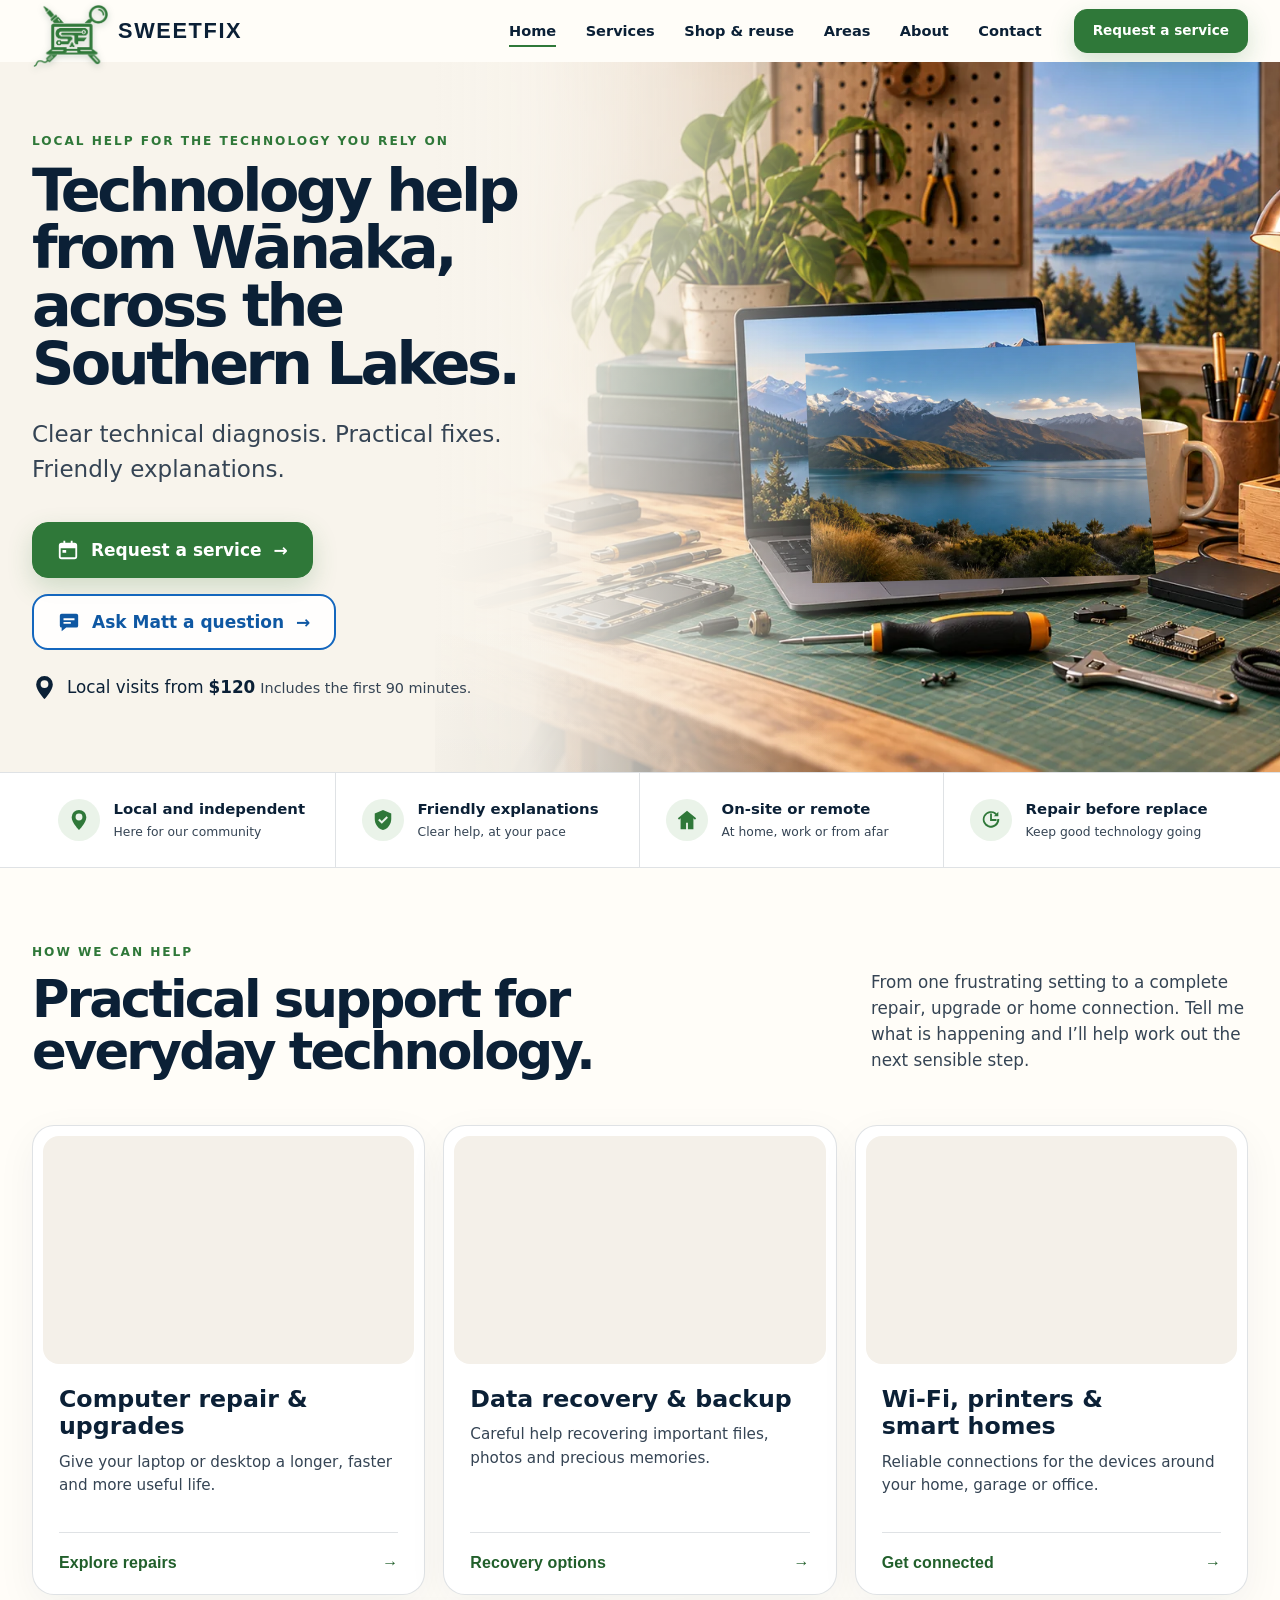
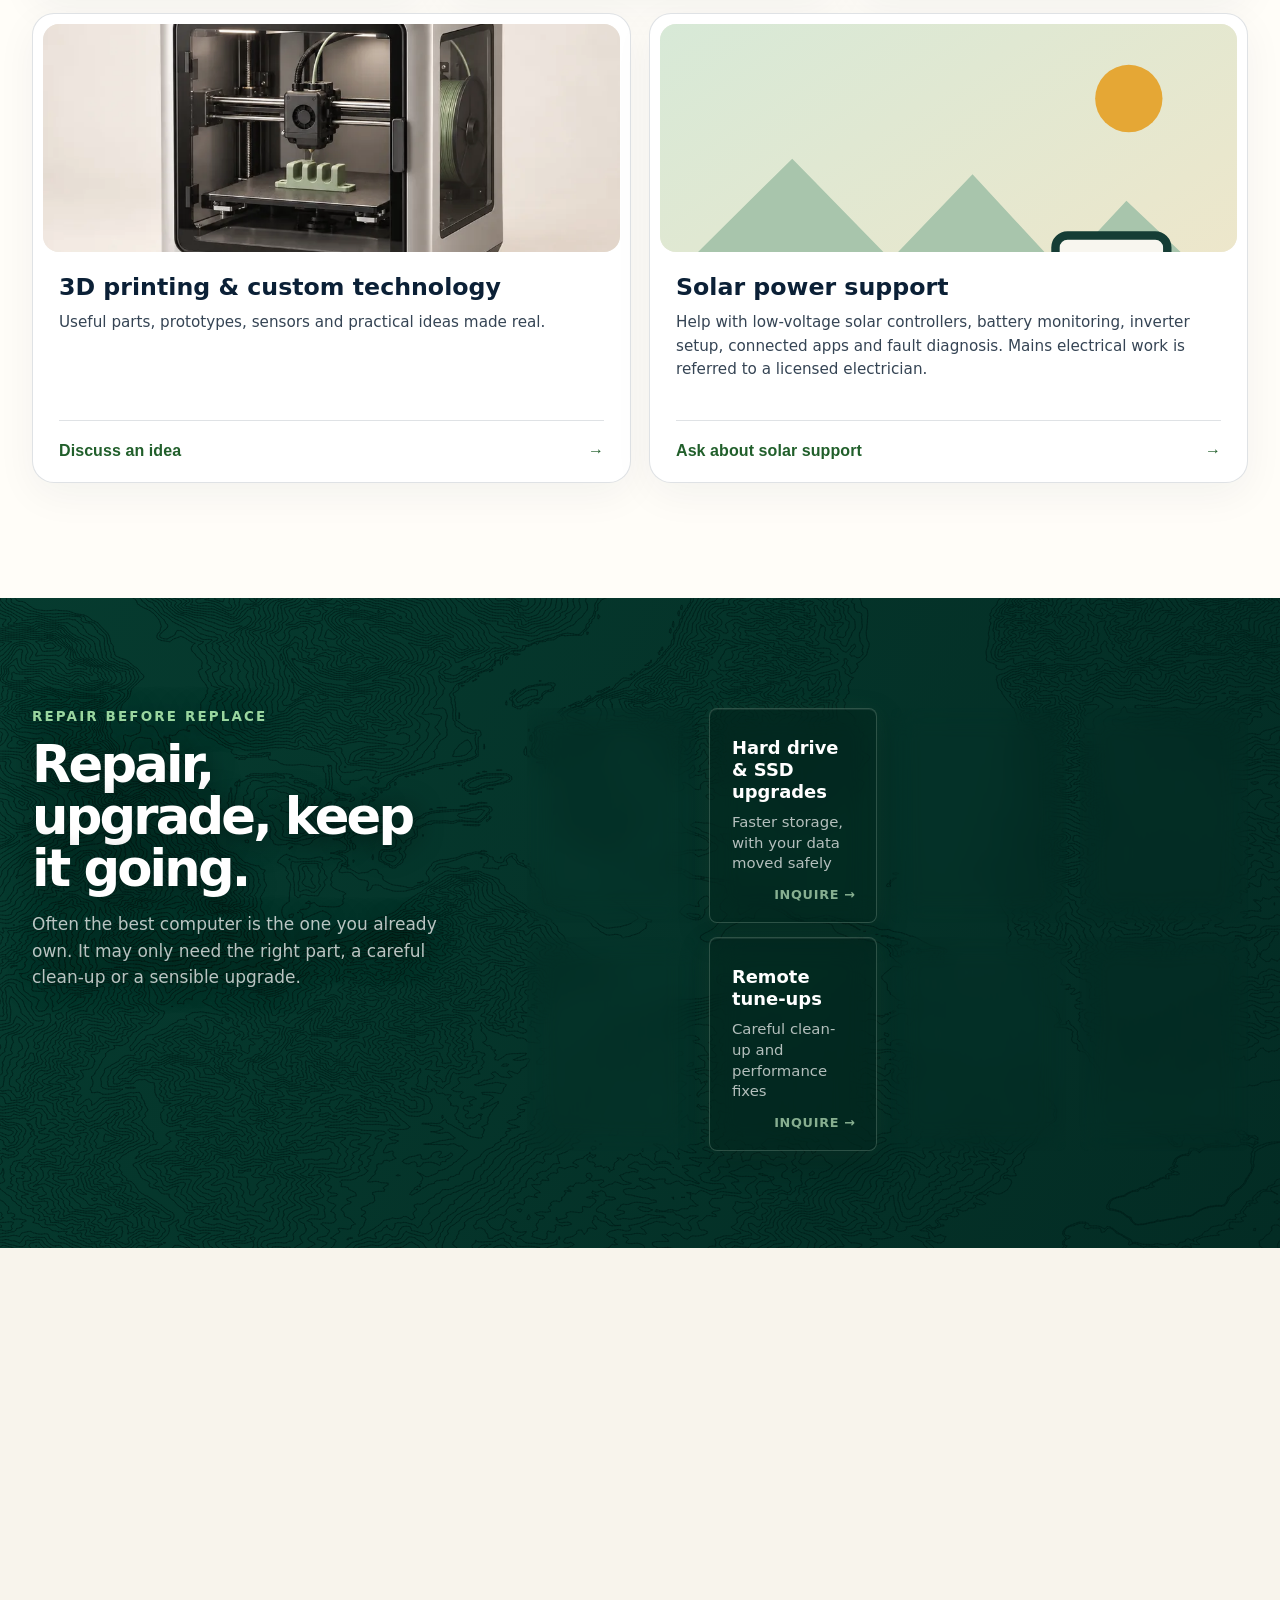
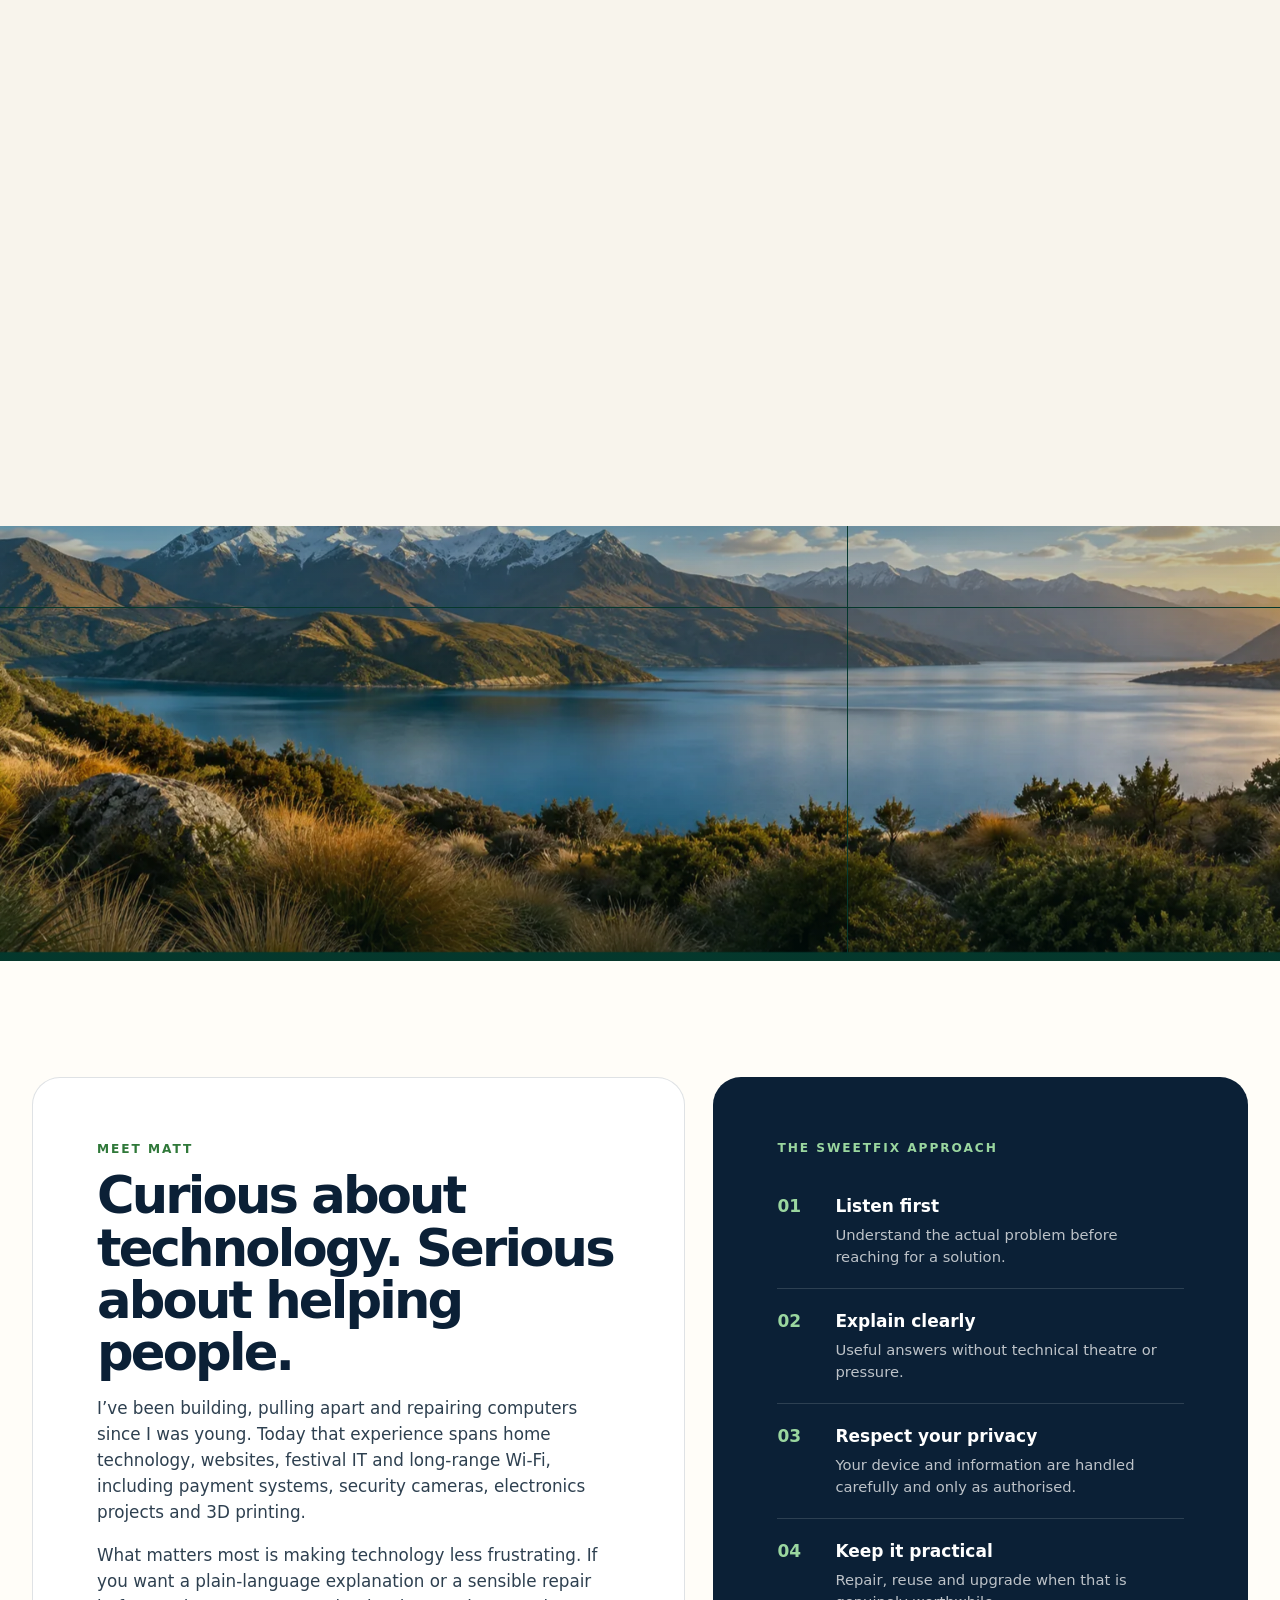
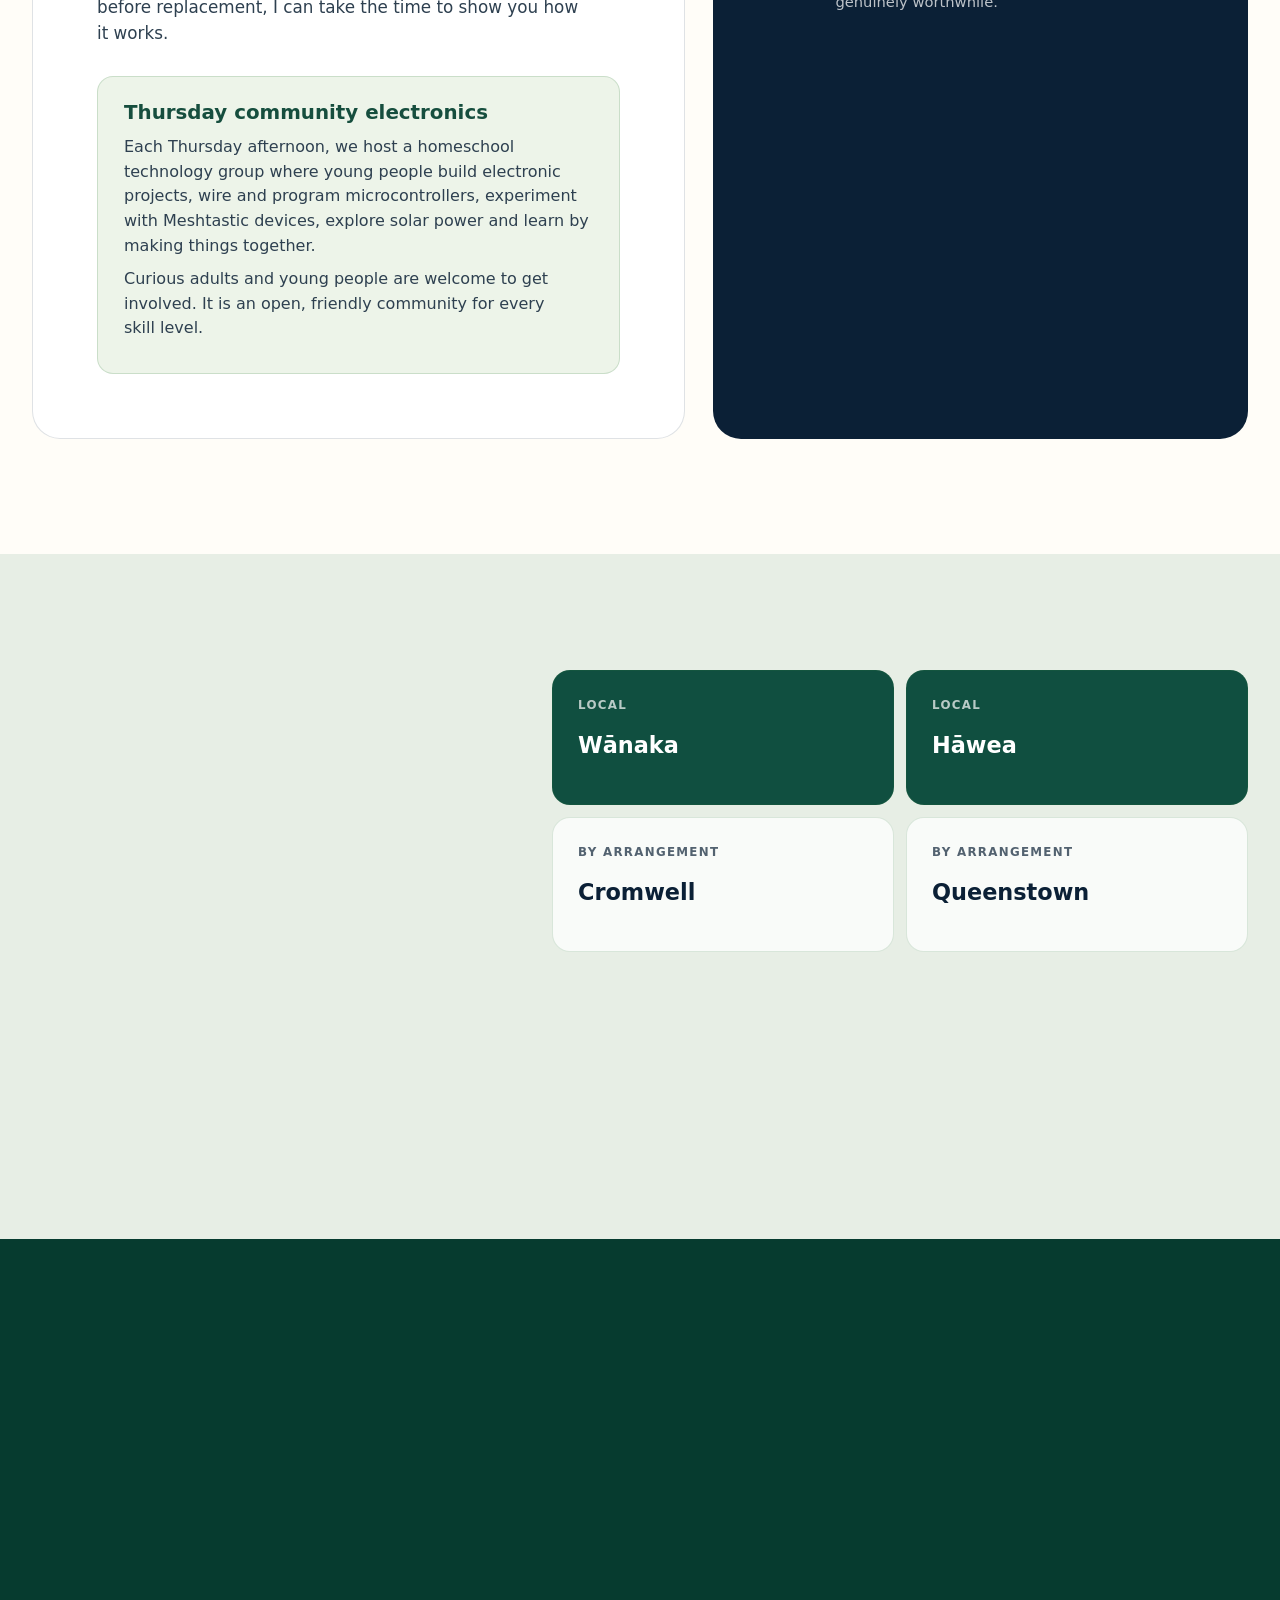
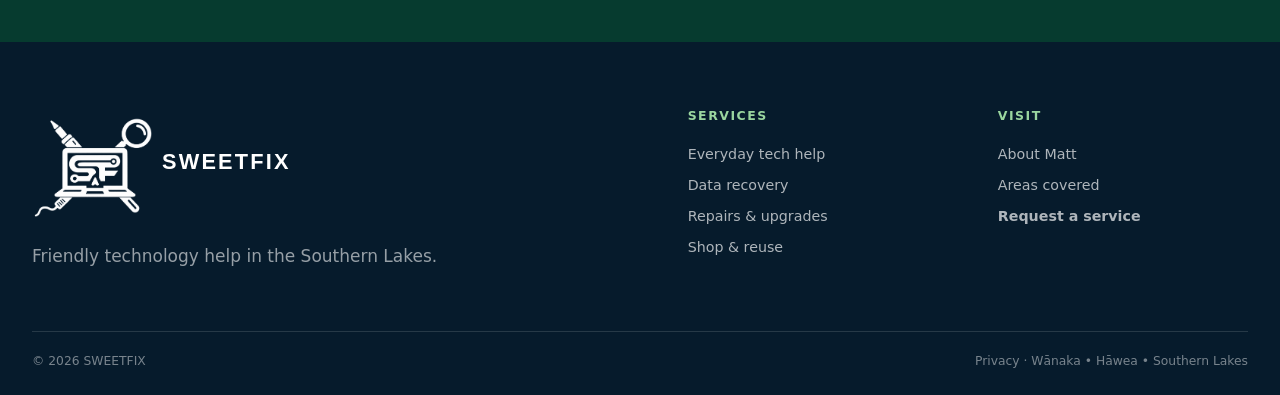
==== commit 6f3adf69: "Publish optimized website imagery" ====
--- a/index.html
+++ b/index.html
@@ -10,7 +10,7 @@
     />
     <title>SWEETFIX | Friendly technology help in the Southern Lakes</title>
     <link rel="icon" href="assets/sweetfix-favicon.png" type="image/png" sizes="512x512" />
-    <link rel="preload" href="assets/sweetfix-workshop-hero.png" as="image" fetchpriority="high" />
+    <link rel="preload" href="assets/sweetfix-workshop-hero.webp" as="image" type="image/webp" fetchpriority="high" />
     <link rel="stylesheet" href="styles.css" />
     <script src="script.js" defer></script>
   </head>
@@ -50,12 +50,12 @@
     <main id="main">
       <section id="home" class="hero" aria-labelledby="hero-title">
         <div class="hero-photo" role="img" aria-label="A tidy technology repair workspace with a laptop, hand tools and a small 3D printer">
-          <img class="hero-photo-base" src="assets/sweetfix-workshop-hero.png" alt="" fetchpriority="high" decoding="async" />
+          <img class="hero-photo-base" src="assets/sweetfix-workshop-hero.webp" alt="" fetchpriority="high" decoding="async" />
           <div class="hero-screen" data-hero-screen aria-hidden="true">
-            <img class="hero-screen-media is-active" src="assets/southern-lakes-panorama.png" alt="" fetchpriority="high" decoding="async" />
-            <img class="hero-screen-media" src="assets/service-data-transfer-card-v3.png" alt="" loading="lazy" decoding="async" />
-            <img class="hero-screen-media" src="assets/service-wifi-router-v3-card.png" alt="" loading="lazy" decoding="async" />
-            <img class="hero-screen-media" src="assets/service-3d-printing-card-v2.png" alt="" loading="lazy" decoding="async" />
+            <img class="hero-screen-media is-active" src="assets/southern-lakes-panorama.webp" alt="" fetchpriority="high" decoding="async" />
+            <img class="hero-screen-media" src="assets/service-data-transfer-card-v3.webp" alt="" loading="lazy" decoding="async" />
+            <img class="hero-screen-media" src="assets/service-wifi-router-v3-card.webp" alt="" loading="lazy" decoding="async" />
+            <img class="hero-screen-media" src="assets/service-3d-printing-card-v2.webp" alt="" loading="lazy" decoding="async" />
           </div>
         </div>
         <div class="shell hero-inner">
@@ -104,25 +104,25 @@
 
           <div class="service-grid">
             <article class="service-card reveal">
-              <div class="service-media"><img src="assets/service-computer-repair-card-v3.png" alt="A laptop with a cracked display beside a precision screwdriver" loading="lazy" decoding="async" /></div>
+              <div class="service-media"><img src="assets/service-computer-repair-card-v3.webp" alt="A laptop with a cracked display beside a precision screwdriver" loading="lazy" decoding="async" /></div>
               <h3>Computer repair &amp; upgrades</h3>
               <p>Give your laptop or desktop a longer, faster and more useful life.</p>
               <a href="#repairs">Explore repairs <span aria-hidden="true">→</span></a>
             </article>
             <article class="service-card reveal">
-              <div class="service-media"><img src="assets/service-data-transfer-card-v3.png" alt="A silver hard drive transferring data to an M.2 solid-state drive" loading="lazy" decoding="async" /></div>
+              <div class="service-media"><img src="assets/service-data-transfer-card-v3.webp" alt="A silver hard drive transferring data to an M.2 solid-state drive" loading="lazy" decoding="async" /></div>
               <h3>Data recovery &amp; backup</h3>
               <p>Careful help recovering important files, photos and precious memories.</p>
               <a href="#data-recovery">Recovery options <span aria-hidden="true">→</span></a>
             </article>
             <article class="service-card reveal">
-              <div class="service-media"><img src="assets/service-wifi-router-v3-card.png" alt="A compact high-performance dark Wi-Fi router with four antennas" loading="lazy" decoding="async" /></div>
+              <div class="service-media"><img src="assets/service-wifi-router-v3-card.webp" alt="A compact high-performance dark Wi-Fi router with four antennas" loading="lazy" decoding="async" /></div>
               <h3>Wi-Fi, printers &amp; smart homes</h3>
               <p>Reliable connections for the devices around your home, garage or office.</p>
               <button class="service-link request-trigger" type="button" data-service="Wi-Fi, printer or smart home" data-problem="I need help getting my Wi-Fi, printer or smart home technology working properly.">Get connected <span aria-hidden="true">→</span></button>
             </article>
             <article class="service-card reveal">
-              <div class="service-media"><img src="assets/service-3d-printing-card-v2.png" alt="An enclosed desktop 3D printer producing a practical cable organiser" loading="lazy" decoding="async" /></div>
+              <div class="service-media"><img src="assets/service-3d-printing-card-v2.webp" alt="An enclosed desktop 3D printer producing a practical cable organiser" loading="lazy" decoding="async" /></div>
               <h3>3D printing &amp; custom technology</h3>
               <p>Useful parts, prototypes, sensors and practical ideas made real.</p>
               <button class="service-link request-trigger" type="button" data-service="3D printing" data-problem="I’d like to discuss a 3D printing or custom technology project.">Discuss an idea <span aria-hidden="true">→</span></button>
@@ -193,7 +193,7 @@
       </section>
 
       <section class="mountain-break" aria-hidden="true">
-        <img class="parallax-image" src="assets/southern-lakes-panorama.png" alt="" loading="lazy" decoding="async" fetchpriority="low" />
+        <img class="parallax-image" src="assets/southern-lakes-panorama.webp" alt="" loading="lazy" decoding="async" fetchpriority="low" />
       </section>
 
       <section id="about" class="about section" aria-labelledby="about-title">
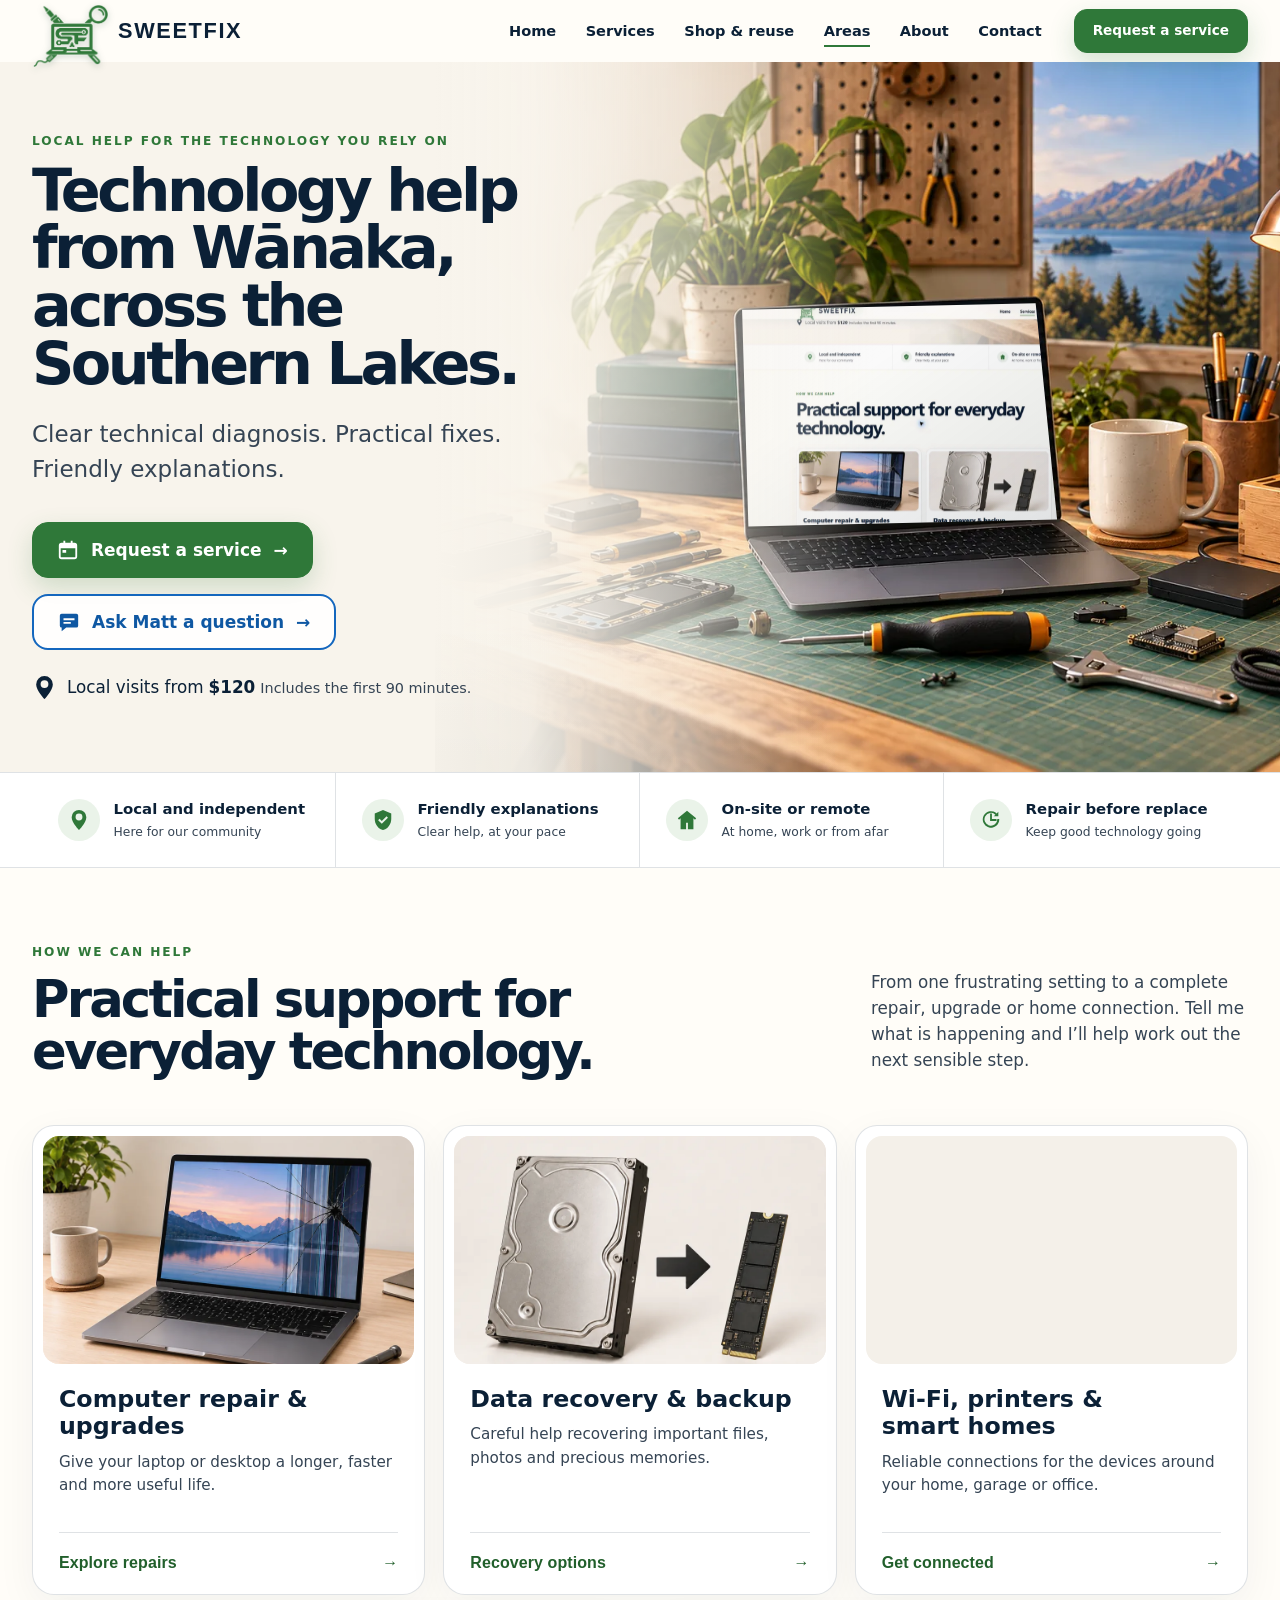
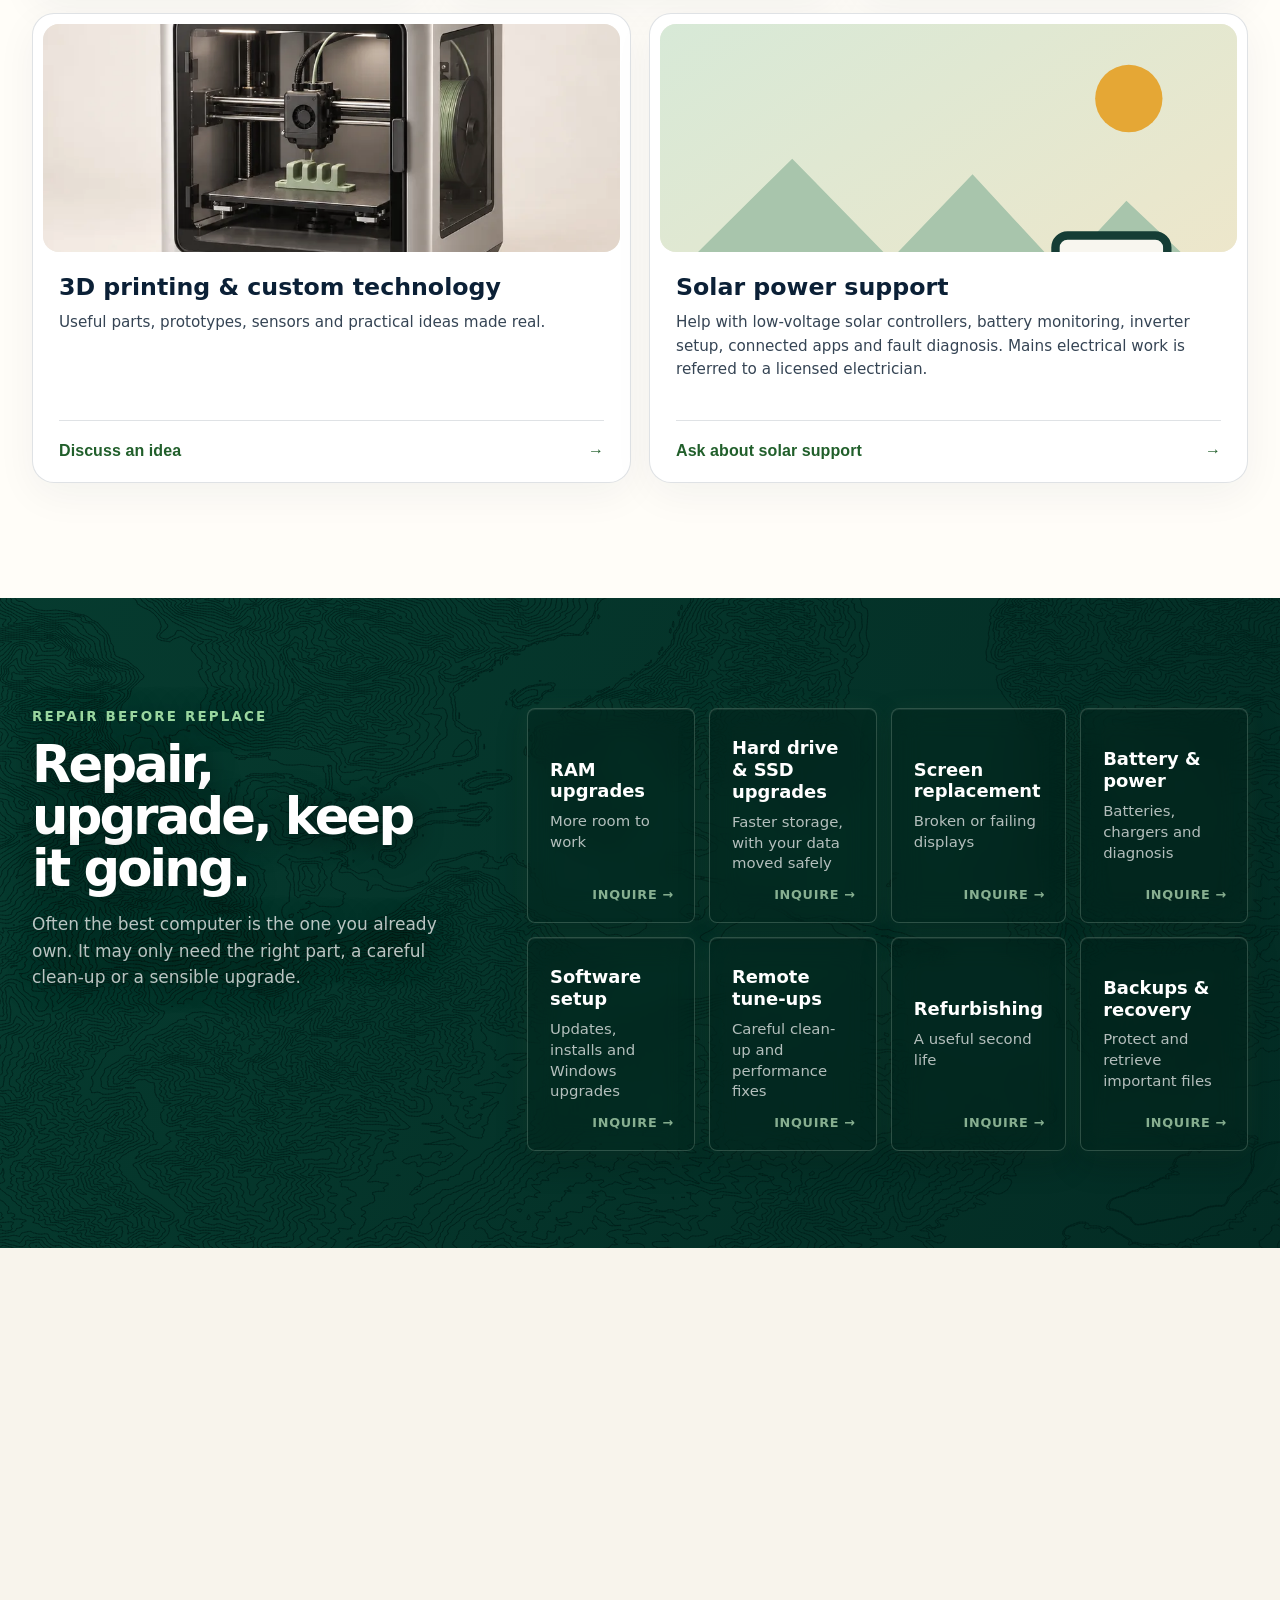
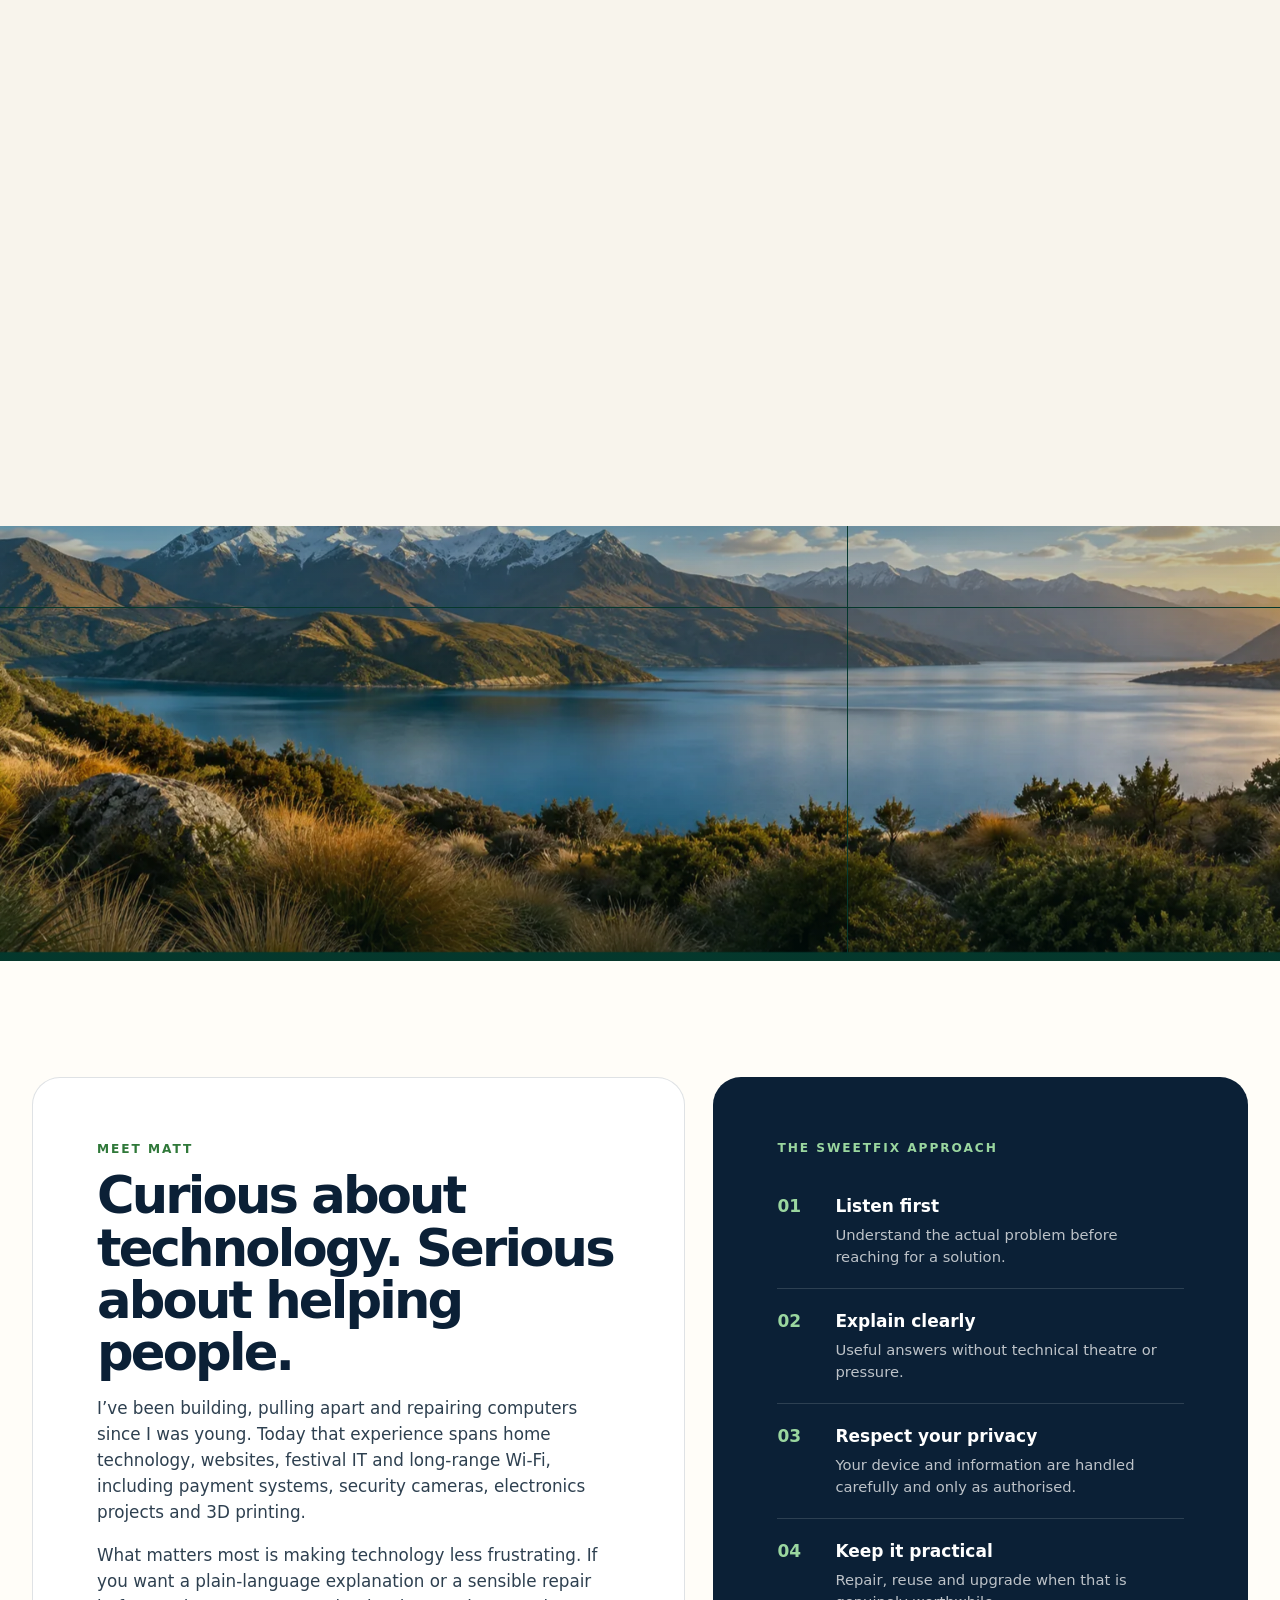
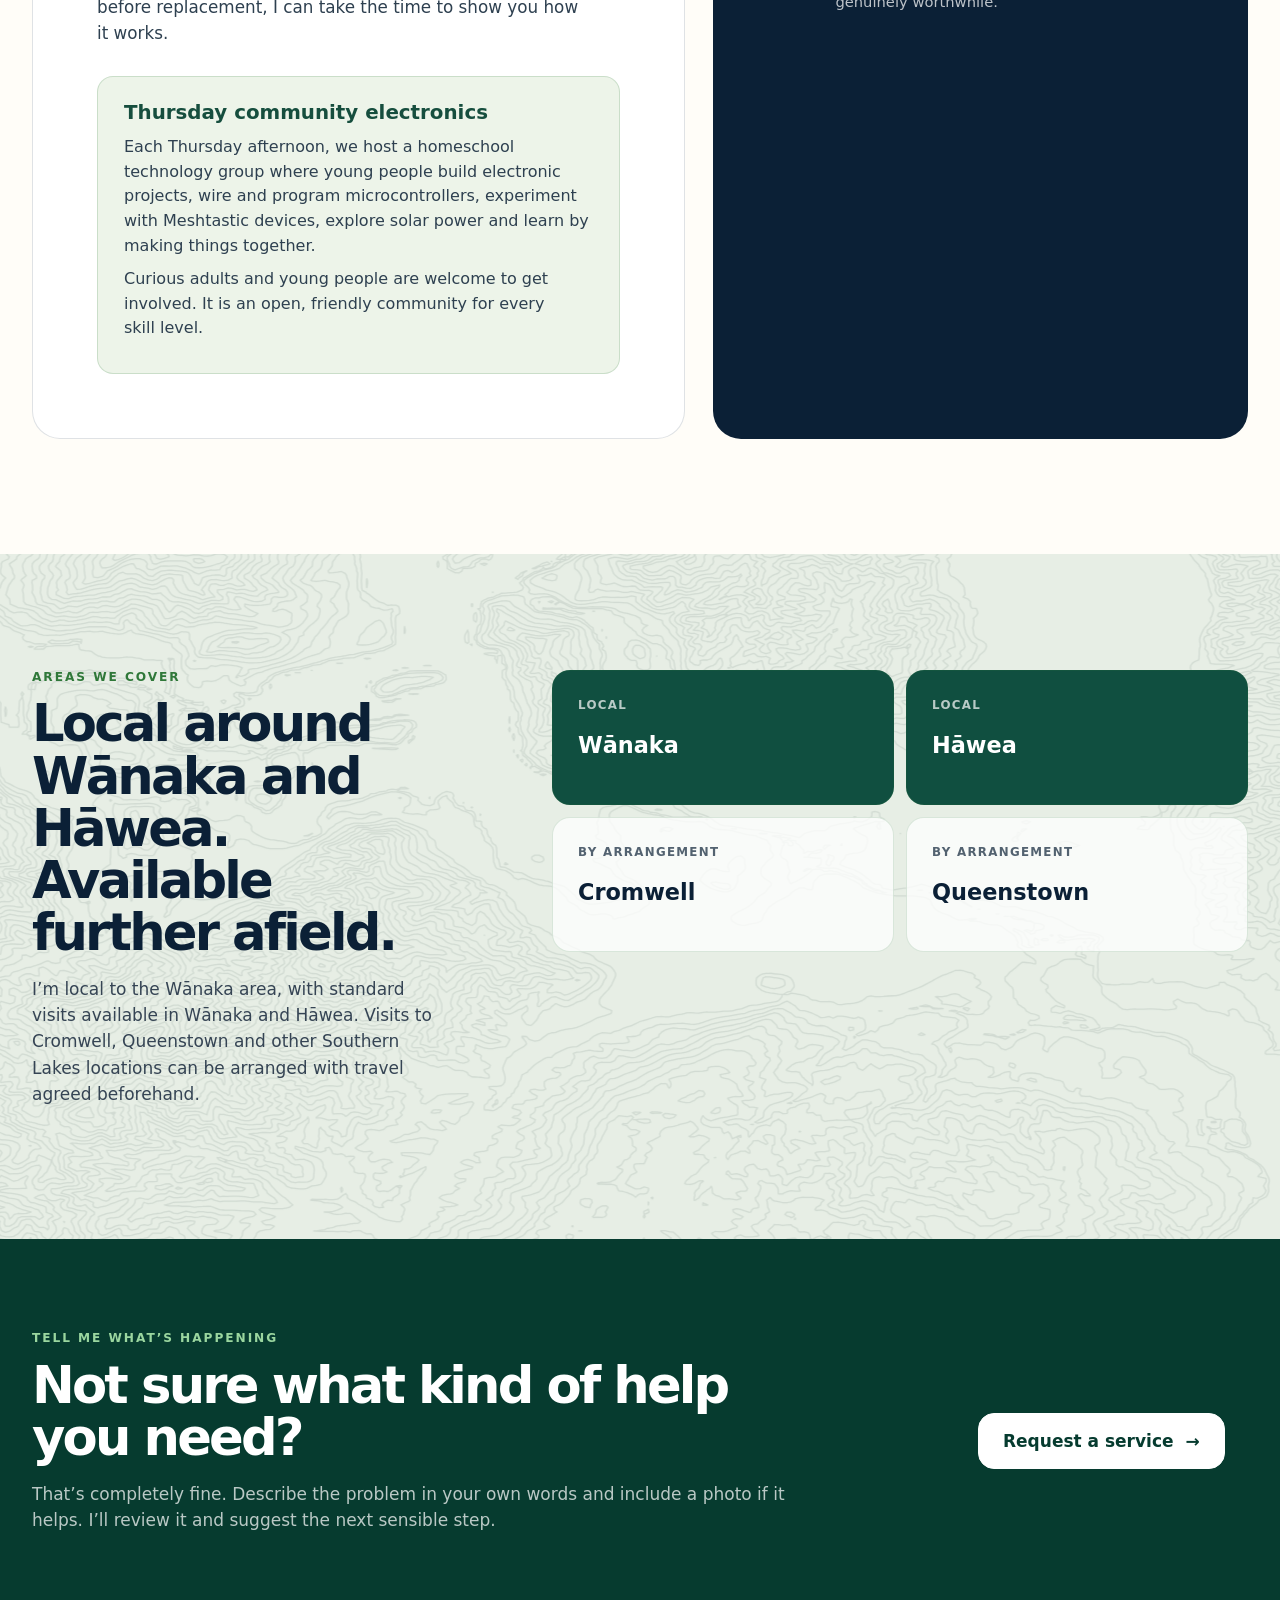
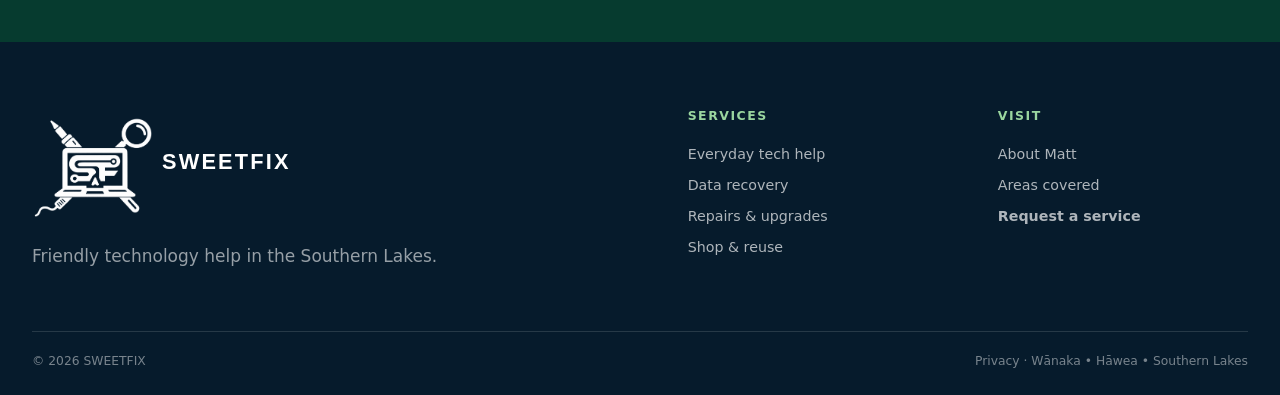
==== commit 064a3f08: "Publish scrolling site previews in hero laptop" ====
--- a/index.html
+++ b/index.html
@@ -52,10 +52,8 @@
         <div class="hero-photo" role="img" aria-label="A tidy technology repair workspace with a laptop, hand tools and a small 3D printer">
           <img class="hero-photo-base" src="assets/sweetfix-workshop-hero.webp" alt="" fetchpriority="high" decoding="async" />
           <div class="hero-screen" data-hero-screen aria-hidden="true">
-            <img class="hero-screen-media is-active" src="assets/southern-lakes-panorama.webp" alt="" fetchpriority="high" decoding="async" />
-            <img class="hero-screen-media" src="assets/service-data-transfer-card-v3.webp" alt="" loading="lazy" decoding="async" />
-            <img class="hero-screen-media" src="assets/service-wifi-router-v3-card.webp" alt="" loading="lazy" decoding="async" />
-            <img class="hero-screen-media" src="assets/service-3d-printing-card-v2.webp" alt="" loading="lazy" decoding="async" />
+            <img class="hero-screen-media is-active" src="assets/hero-home-preview.webp" alt="" fetchpriority="high" decoding="async" />
+            <img class="hero-screen-media" src="assets/hero-shop-preview.webp" alt="" loading="lazy" decoding="async" />
           </div>
         </div>
         <div class="shell hero-inner">
--- a/styles.css
+++ b/styles.css
@@ -75,10 +75,16 @@
 .hero { position: relative; min-height: 610px; overflow: hidden; background: var(--cream); }
 .hero-photo { position: absolute; z-index: 0; top: 0; right: 0; bottom: 0; width: 66%; overflow: hidden; }
 .hero-photo-base { position: absolute; z-index: 0; inset: 0; width: 100%; height: 100%; object-fit: cover; object-position: center center; }
-.hero-screen { position: absolute; z-index: 1; overflow: hidden; clip-path: polygon(0 4.7%, 94% 0, 100% 96.3%, 2.1% 100%); background: #0b1820; box-shadow: inset 0 0 18px rgba(0,0,0,.42); transform: translateZ(0); }
-.hero-screen-media { position: absolute; inset: -1%; width: 102%; height: 102%; object-fit: cover; opacity: 0; filter: saturate(.96) contrast(1.03); transform: scale(1.015); transition: opacity 1.15s ease; }
-.hero-screen-media.is-active { opacity: 1; }
+.hero-screen { position: absolute; z-index: 1; overflow: hidden; clip-path: polygon(0 2.9%, 93.2% 0, 100% 96.8%, 2% 100%); background: #f7f4ec; box-shadow: inset 0 0 16px rgba(0,0,0,.34); transform: translateZ(0); }
+.hero-screen-media { position: absolute; z-index: 0; top: 0; left: 0; width: 100%; height: auto; max-width: none; opacity: 0; filter: saturate(.94) contrast(1.02) brightness(.98); transform: translate3d(0,0,0); transform-origin: top center; transition: opacity 1.05s ease; will-change: transform, opacity; }
+.hero-screen-media.is-active { z-index: 1; opacity: 1; animation: hero-screen-page-scroll 8.8s cubic-bezier(.42,0,.18,1) both; }
+.hero-screen-media:first-child { background: #f8f4ec; }
+.hero-screen-media:last-child { background: #f4f1e8; }
 .hero-screen::after { content: ""; position: absolute; z-index: 2; inset: 0; background: linear-gradient(145deg, rgba(255,255,255,.13), transparent 34%, rgba(2,20,30,.1)); pointer-events: none; }
+@keyframes hero-screen-page-scroll {
+  0%, 11% { transform: translate3d(0,0,0); }
+  87%, 100% { transform: translate3d(0,-50%,0); }
+}
 .hero-photo::before { content: ""; position: absolute; z-index: 3; inset: 0; background: linear-gradient(90deg, var(--cream) 0%, rgba(248,244,236,.97) 11%, rgba(248,244,236,.62) 30%, transparent 52%); pointer-events: none; }
 .hero-photo::after { content: ""; position: absolute; z-index: 3; inset: auto 0 0; height: 22%; background: linear-gradient(0deg, rgba(0,0,0,.1), transparent); opacity: .18; pointer-events: none; }
 .hero-inner { position: relative; z-index: 2; display: grid; align-items: center; min-height: 610px; }
@@ -342,6 +348,7 @@
   *, *::before, *::after { scroll-behavior: auto !important; animation-duration: .01ms !important; animation-iteration-count: 1 !important; transition-duration: .01ms !important; }
   .reveal { opacity: 1; transform: none; }
   .hero-screen-media { transition: none; }
+  .hero-screen-media.is-active { animation: none; }
 }
 
 html.reduce-motion { scroll-behavior: auto; }
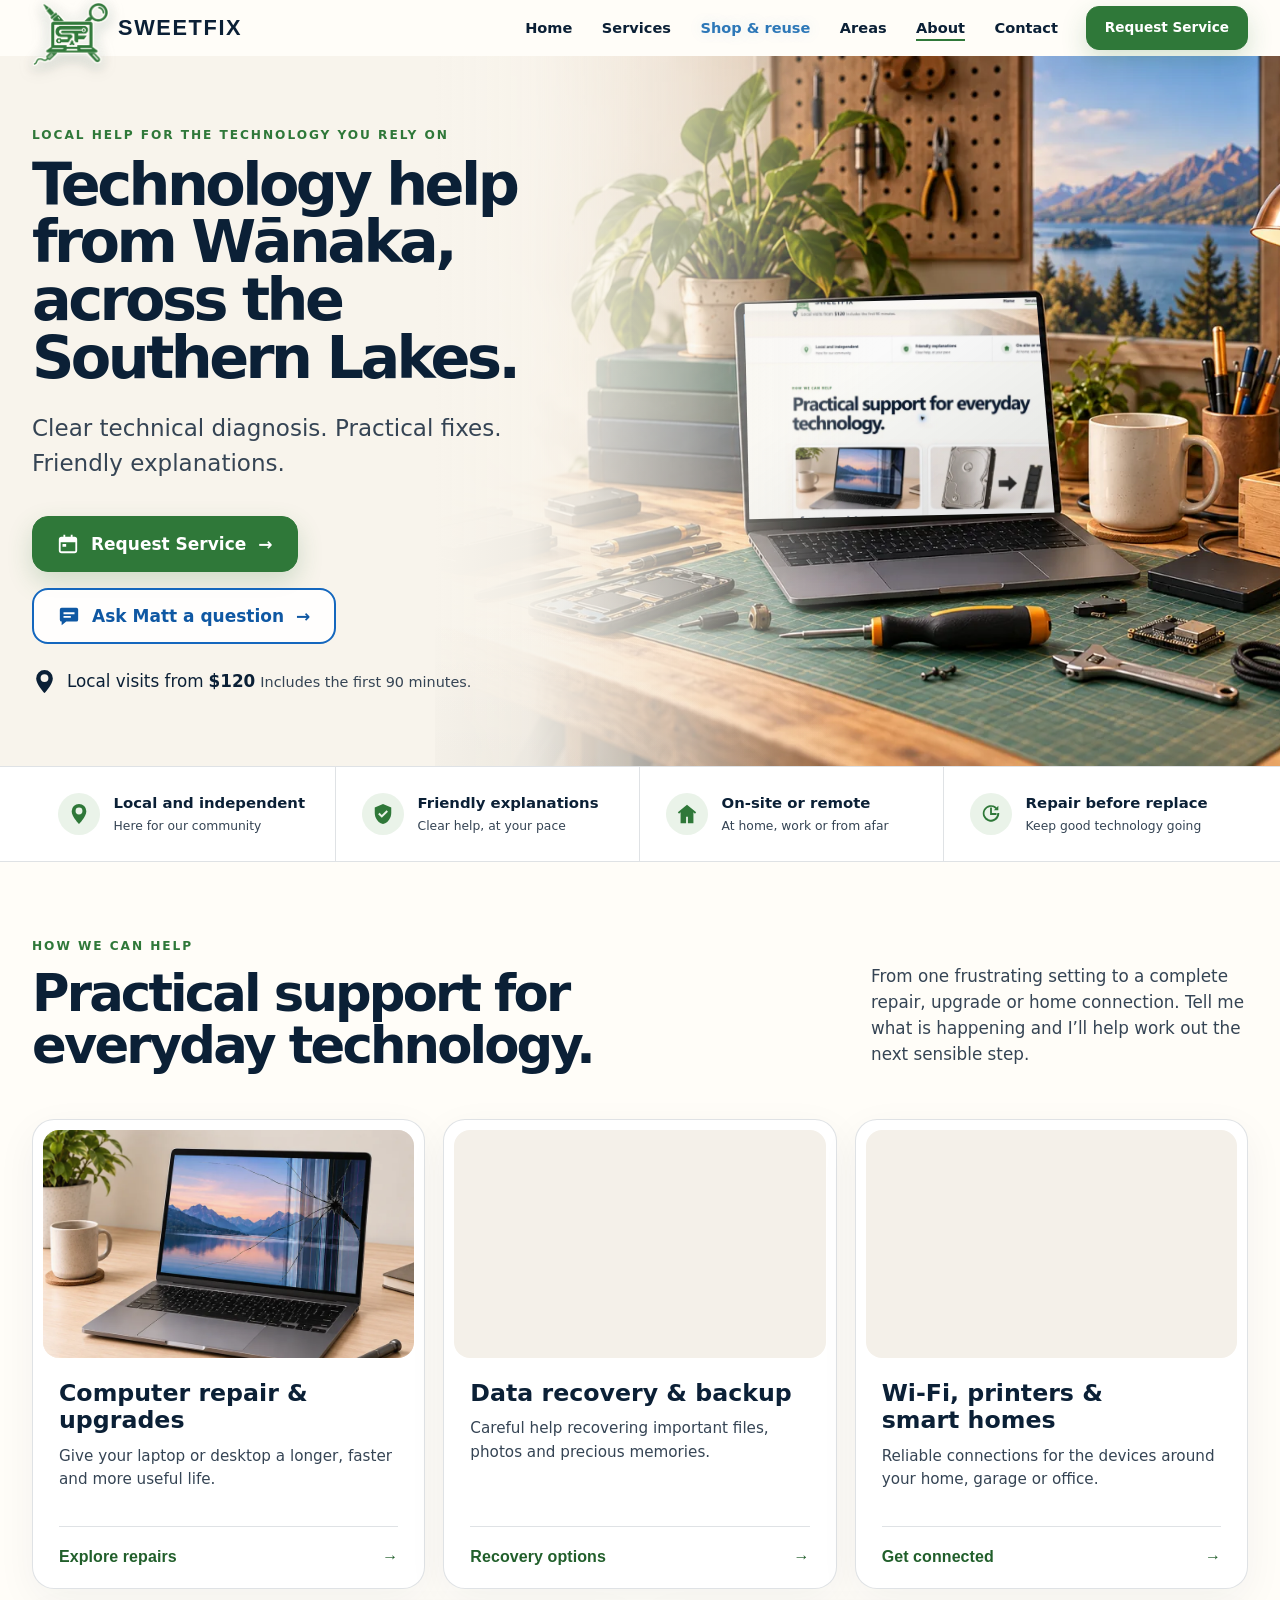
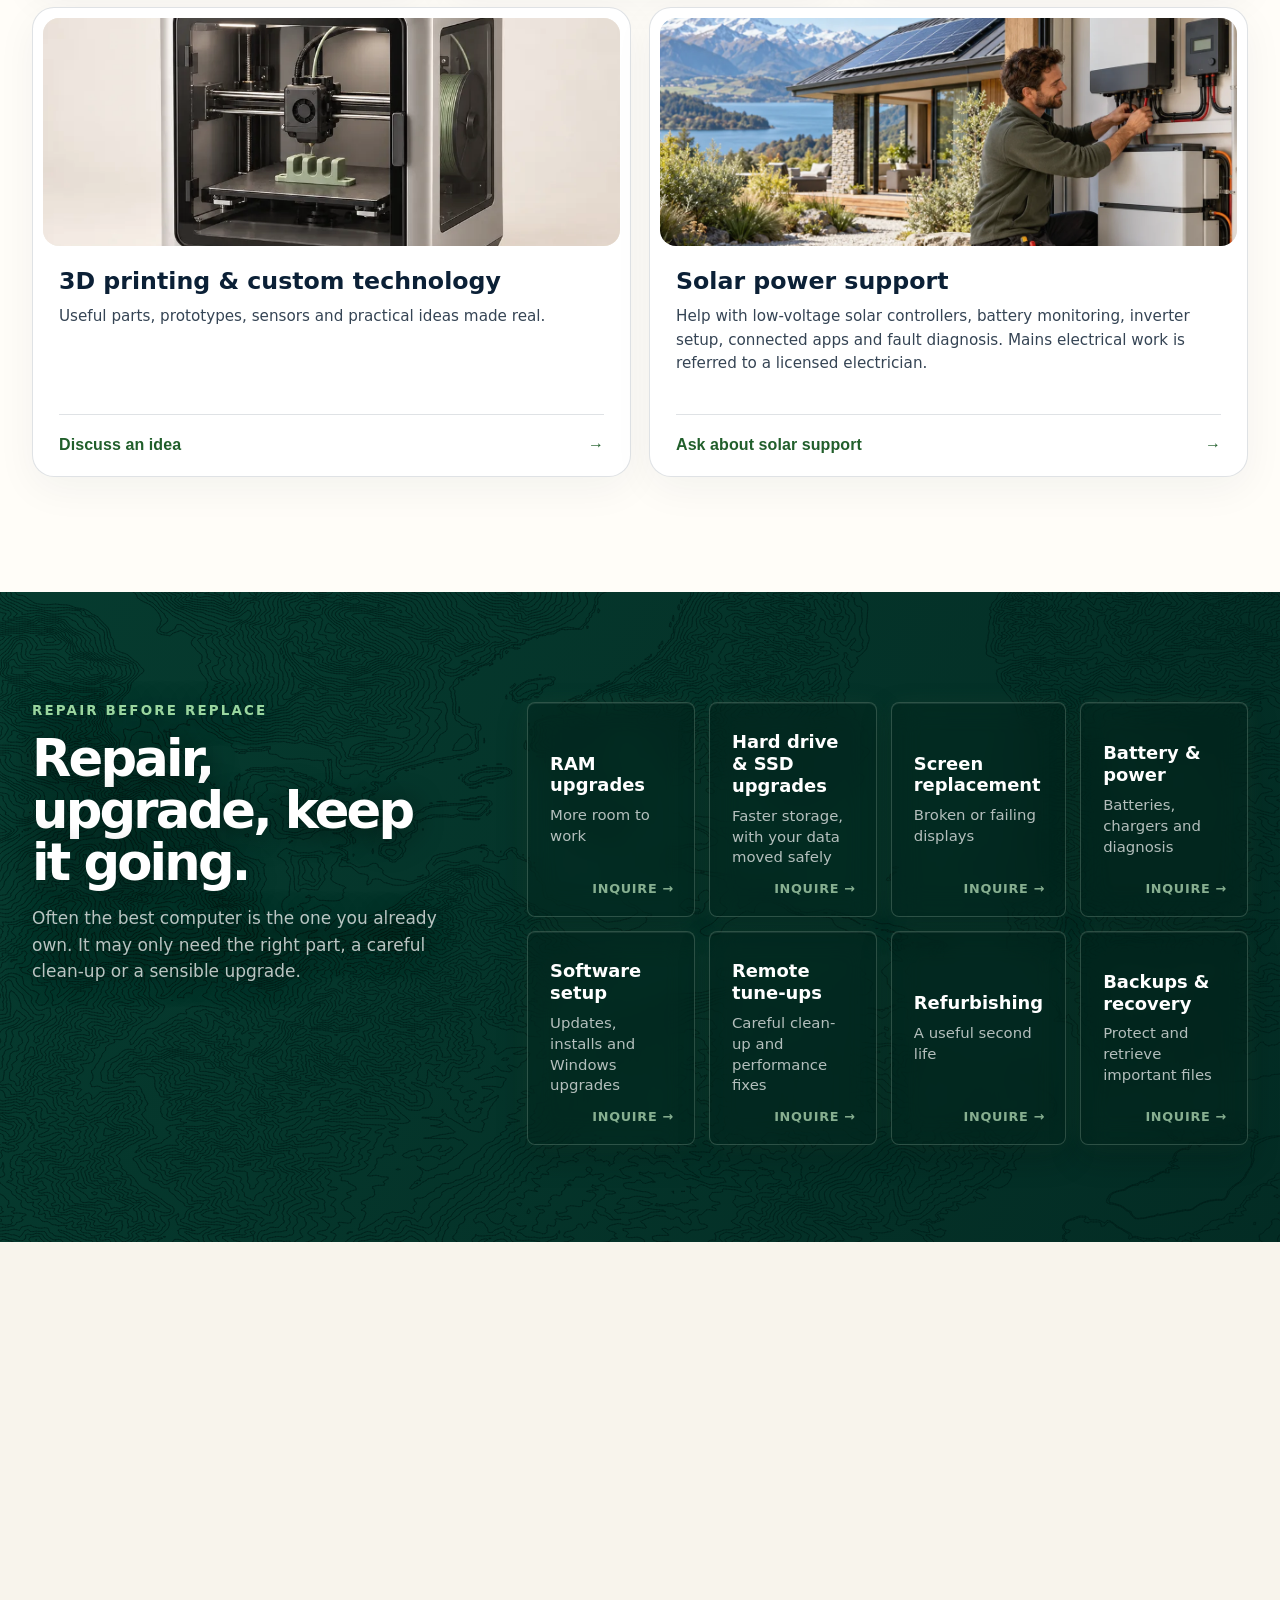
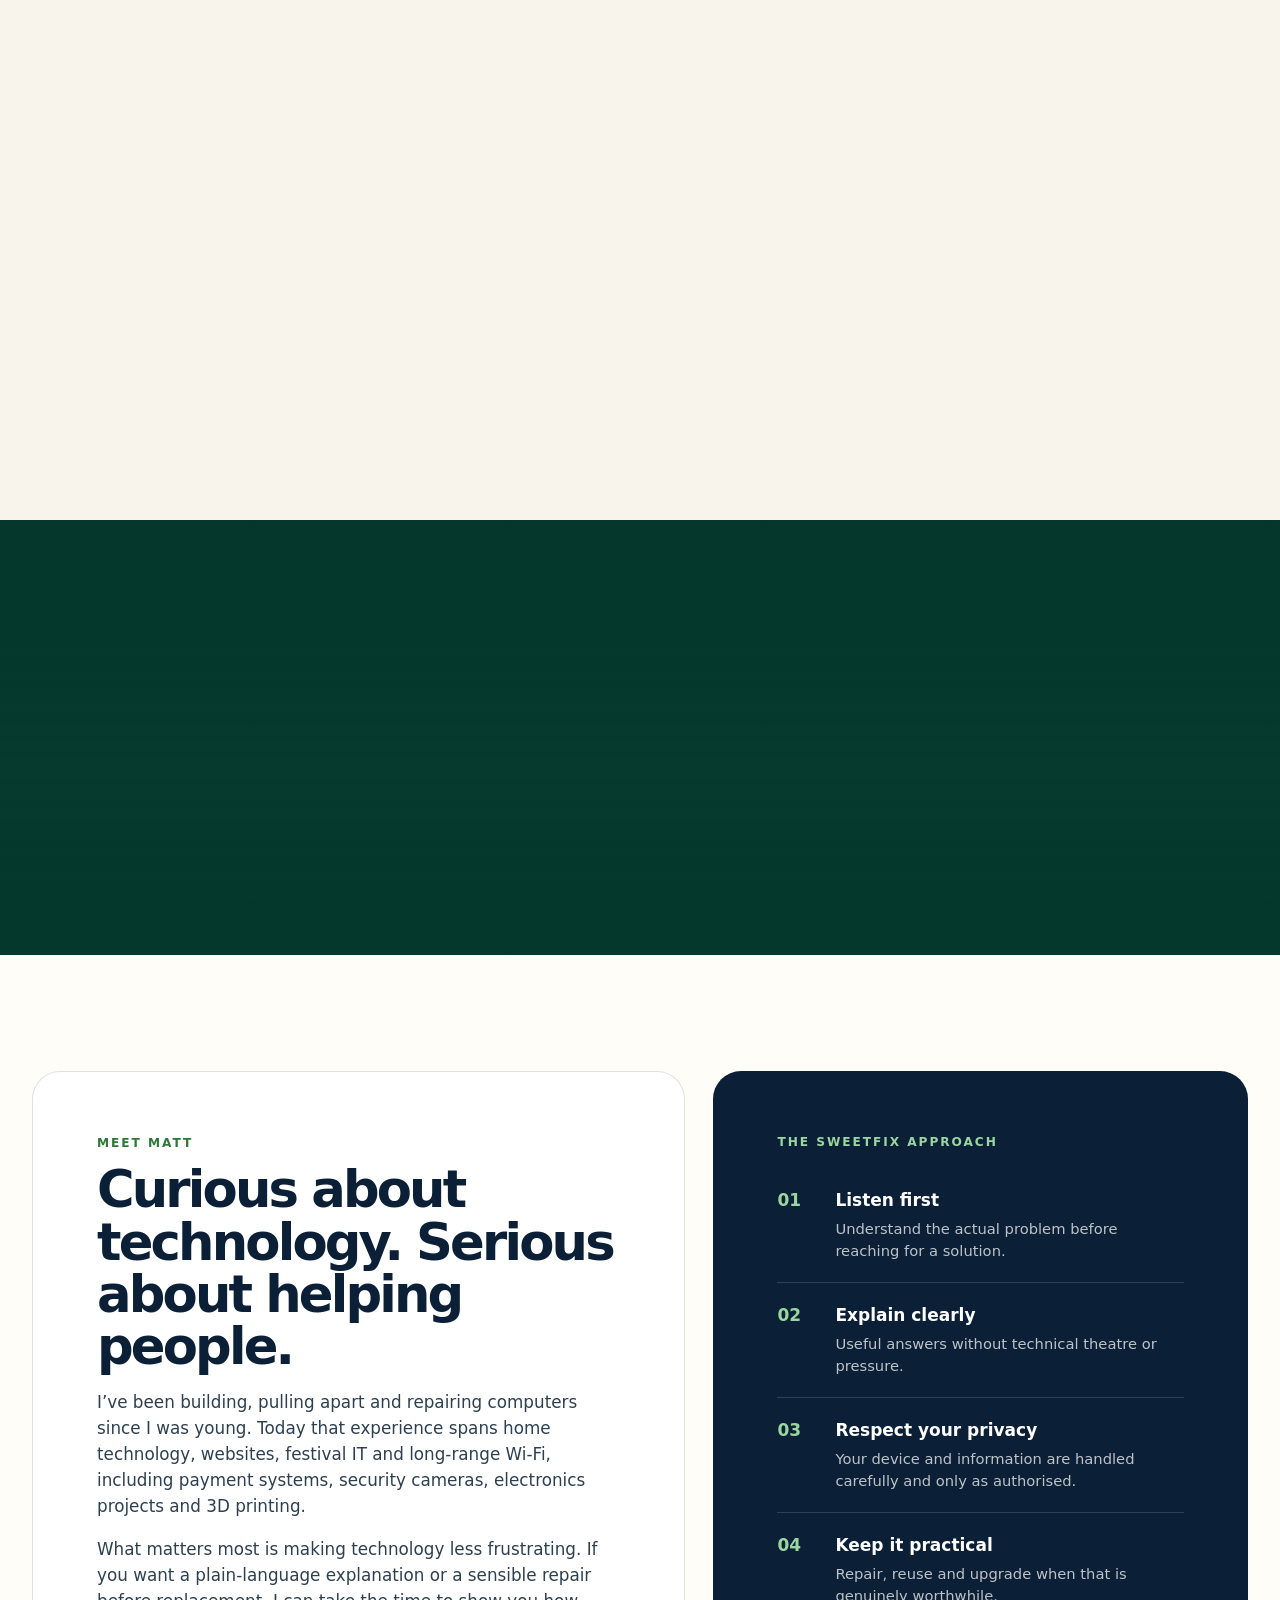
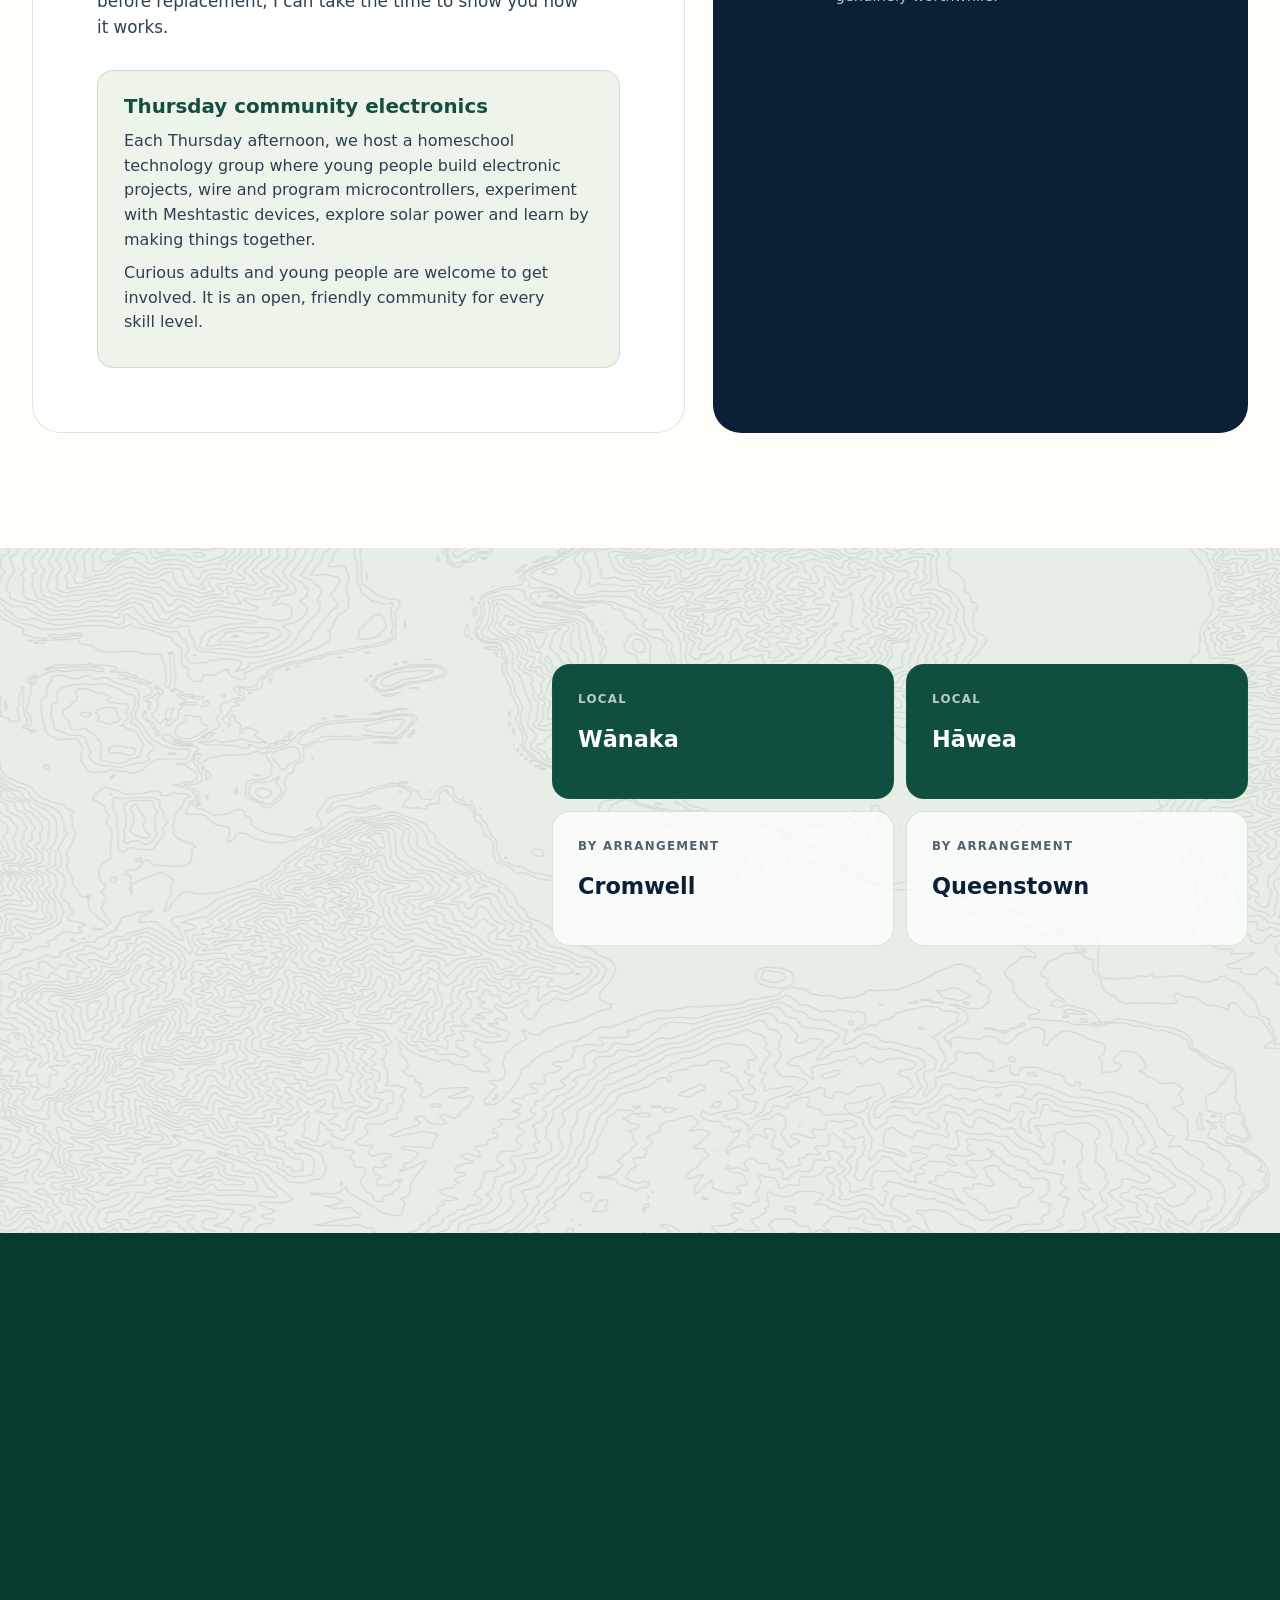
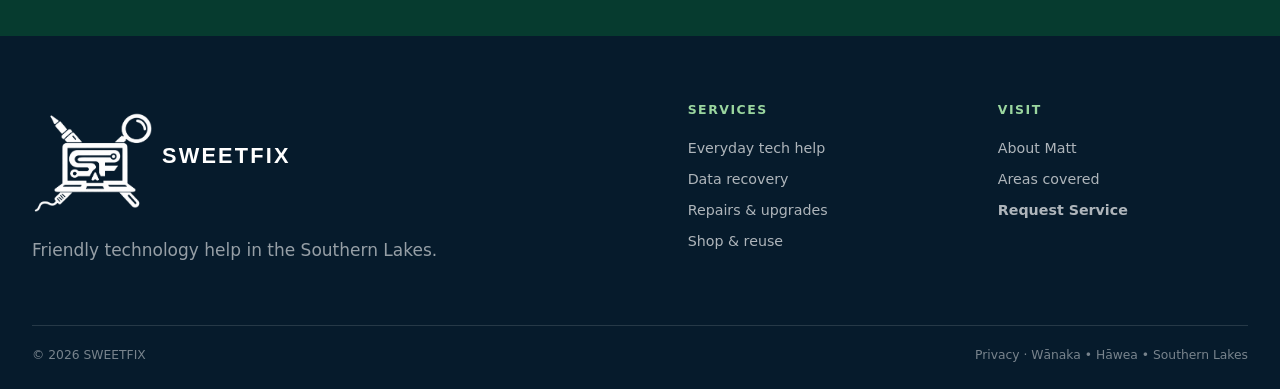
==== commit 6cc4bd4d: "Publish polished services and compact shop" ====
--- a/index.html
+++ b/index.html
@@ -34,7 +34,7 @@
         <nav id="site-navigation" class="site-nav" aria-label="Primary navigation">
           <a class="is-active" href="#home">Home</a>
           <a href="#services">Services</a>
-          <a href="/shop">Shop &amp; reuse</a>
+          <a class="shop-nav-link" href="/shop">Shop &amp; reuse</a>
           <a href="#areas">Areas</a>
           <a href="#about">About</a>
           <a href="#contact">Contact</a>
@@ -42,7 +42,7 @@
         </nav>
 
         <div class="header-actions">
-          <button class="button button-small request-trigger" type="button">Request a service</button>
+          <button class="button button-small request-trigger" type="button">Request Service</button>
         </div>
       </div>
     </header>
@@ -52,8 +52,10 @@
         <div class="hero-photo" role="img" aria-label="A tidy technology repair workspace with a laptop, hand tools and a small 3D printer">
           <img class="hero-photo-base" src="assets/sweetfix-workshop-hero.webp" alt="" fetchpriority="high" decoding="async" />
           <div class="hero-screen" data-hero-screen aria-hidden="true">
-            <img class="hero-screen-media is-active" src="assets/hero-home-preview.webp" alt="" fetchpriority="high" decoding="async" />
-            <img class="hero-screen-media" src="assets/hero-shop-preview.webp" alt="" loading="lazy" decoding="async" />
+            <div class="hero-screen-stage">
+              <img class="hero-screen-media is-active" src="assets/hero-home-preview.webp" alt="" fetchpriority="high" decoding="async" />
+              <img class="hero-screen-media" src="assets/hero-shop-preview.webp" alt="" loading="lazy" decoding="async" />
+            </div>
           </div>
         </div>
         <div class="shell hero-inner">
@@ -64,7 +66,7 @@
             <div class="hero-actions">
               <button class="button request-trigger" type="button">
                 <svg aria-hidden="true" viewBox="0 0 24 24"><path d="M7 2v2H5a3 3 0 0 0-3 3v12a3 3 0 0 0 3 3h14a3 3 0 0 0 3-3V7a3 3 0 0 0-3-3h-2V2h-2v2H9V2H7Zm12 18H5a1 1 0 0 1-1-1v-9h16v9a1 1 0 0 1-1 1ZM6 12h4v3H6v-3Z"/></svg>
-                Request a service
+                Request Service
                 <span aria-hidden="true">→</span>
               </button>
               <button class="button button-secondary request-trigger" type="button" data-service="Not sure yet">
@@ -101,45 +103,32 @@
           </div>
 
           <div class="service-grid">
-            <article class="service-card reveal">
+            <article class="service-card reveal" data-card-href="#repairs" tabindex="0" role="link" aria-label="Explore computer repairs and upgrades">
               <div class="service-media"><img src="assets/service-computer-repair-card-v3.webp" alt="A laptop with a cracked display beside a precision screwdriver" loading="lazy" decoding="async" /></div>
               <h3>Computer repair &amp; upgrades</h3>
               <p>Give your laptop or desktop a longer, faster and more useful life.</p>
               <a href="#repairs">Explore repairs <span aria-hidden="true">→</span></a>
             </article>
-            <article class="service-card reveal">
+            <article class="service-card reveal" data-card-href="#data-recovery" tabindex="0" role="link" aria-label="Explore data recovery and backup options">
               <div class="service-media"><img src="assets/service-data-transfer-card-v3.webp" alt="A silver hard drive transferring data to an M.2 solid-state drive" loading="lazy" decoding="async" /></div>
               <h3>Data recovery &amp; backup</h3>
               <p>Careful help recovering important files, photos and precious memories.</p>
               <a href="#data-recovery">Recovery options <span aria-hidden="true">→</span></a>
             </article>
-            <article class="service-card reveal">
+            <article class="service-card reveal" data-card-action tabindex="0" role="button" aria-label="Request help with Wi-Fi, printers or smart homes">
               <div class="service-media"><img src="assets/service-wifi-router-v3-card.webp" alt="A compact high-performance dark Wi-Fi router with four antennas" loading="lazy" decoding="async" /></div>
               <h3>Wi-Fi, printers &amp; smart homes</h3>
               <p>Reliable connections for the devices around your home, garage or office.</p>
               <button class="service-link request-trigger" type="button" data-service="Wi-Fi, printer or smart home" data-problem="I need help getting my Wi-Fi, printer or smart home technology working properly.">Get connected <span aria-hidden="true">→</span></button>
             </article>
-            <article class="service-card reveal">
+            <article class="service-card reveal" data-card-action tabindex="0" role="button" aria-label="Discuss a 3D printing or custom technology project">
               <div class="service-media"><img src="assets/service-3d-printing-card-v2.webp" alt="An enclosed desktop 3D printer producing a practical cable organiser" loading="lazy" decoding="async" /></div>
               <h3>3D printing &amp; custom technology</h3>
               <p>Useful parts, prototypes, sensors and practical ideas made real.</p>
               <button class="service-link request-trigger" type="button" data-service="3D printing" data-problem="I’d like to discuss a 3D printing or custom technology project.">Discuss an idea <span aria-hidden="true">→</span></button>
             </article>
-            <article class="service-card reveal">
-              <div class="service-media solar-service-media" aria-hidden="true">
-                <svg viewBox="0 0 480 300" role="img">
-                  <defs><linearGradient id="solar-sky" x1="0" y1="0" x2="1" y2="1"><stop offset="0" stop-color="#d7e9d7"/><stop offset="1" stop-color="#f2e6c8"/></linearGradient></defs>
-                  <rect width="480" height="300" fill="url(#solar-sky)"/>
-                  <circle cx="390" cy="62" r="28" fill="#e5a735"/>
-                  <path d="M0 221 110 112l82 84 68-71 74 80 54-58 92 87v66H0Z" fill="#a8c5ac"/>
-                  <path d="M76 195h228l-30 88H44Z" fill="#123f3a" stroke="#f5f1e7" stroke-width="8"/>
-                  <path d="m93 196-12 87m67-87-12 87m67-87-12 87m67-87-12 87M62 225h231m-239 28h230" fill="none" stroke="#79ad9b" stroke-width="5"/>
-                  <rect x="329" y="176" width="93" height="106" rx="10" fill="#f8f6ef" stroke="#153d35" stroke-width="7"/>
-                  <rect x="347" y="197" width="57" height="33" rx="4" fill="#193a37"/>
-                  <circle cx="376" cy="254" r="12" fill="#77a879"/>
-                  <path d="M304 246c28 0 31-23 31-38" fill="none" stroke="#172c29" stroke-width="7" stroke-linecap="round"/>
-                </svg>
-              </div>
+            <article id="solar-support" class="service-card reveal" data-card-action tabindex="0" role="button" aria-label="Ask about solar power support">
+              <div class="service-media"><img src="assets/service-solar-support-card.webp" alt="A technician installing solar panels, an inverter and battery monitoring equipment at a Southern Lakes home" loading="lazy" decoding="async" /></div>
               <h3>Solar power support</h3>
               <p>Help with low-voltage solar controllers, battery monitoring, inverter setup, connected apps and fault diagnosis. Mains electrical work is referred to a licensed electrician.</p>
               <button class="service-link request-trigger" type="button" data-service="Custom technology project" data-problem="I need help with a low-voltage solar controller, battery monitor, inverter or solar monitoring setup.">Ask about solar support <span aria-hidden="true">→</span></button>
@@ -244,7 +233,7 @@
             <p>That’s completely fine. Describe the problem in your own words and include a photo if it helps. I’ll review it and suggest the next sensible step.</p>
           </div>
           <div class="contact-actions">
-            <button class="button button-light request-trigger" type="button">Request a service <span aria-hidden="true">→</span></button>
+            <button class="button button-light request-trigger" type="button">Request Service <span aria-hidden="true">→</span></button>
           </div>
         </div>
       </section>
@@ -257,7 +246,7 @@
           <p>Friendly technology help in the Southern Lakes.</p>
         </div>
         <div><strong>Services</strong><a href="#services">Everyday tech help</a><a href="#data-recovery">Data recovery</a><a href="#repairs">Repairs &amp; upgrades</a><a href="/shop">Shop &amp; reuse</a></div>
-        <div><strong>Visit</strong><a href="#about">About Matt</a><a href="#areas">Areas covered</a><button class="footer-button request-trigger" type="button">Request a service</button></div>
+        <div><strong>Visit</strong><a href="#about">About Matt</a><a href="#areas">Areas covered</a><button class="footer-button request-trigger" type="button">Request Service</button></div>
       </div>
       <div class="shell footer-bottom"><span>© <span data-year></span> SWEETFIX</span><span><a href="/privacy">Privacy</a> · Wānaka • Hāwea • Southern Lakes</span></div>
     </footer>
--- a/styles.css
+++ b/styles.css
@@ -13,7 +13,7 @@
   --shadow: 0 18px 55px rgba(27, 39, 34, 0.1);
   --radius: 22px;
   --shell: min(1480px, calc(100% - 64px));
-  --header-height: 62px;
+  --header-height: 56px;
   --ease: cubic-bezier(.2, .8, .2, 1);
 }
 
@@ -42,7 +42,7 @@
 
 .site-header { position: sticky; z-index: 50; top: 0; height: var(--header-height); background: rgba(255,253,248,.92); border-bottom: 1px solid transparent; backdrop-filter: blur(16px); transition: box-shadow .25s ease, border-color .25s ease; }
 .site-header.is-scrolled { border-color: var(--line); box-shadow: 0 8px 30px rgba(12,32,53,.07); }
-.header-inner { height: 100%; display: flex; align-items: center; gap: 32px; }
+.header-inner { height: 100%; display: flex; align-items: center; gap: 28px; }
 .brand { display: inline-flex; align-items: center; gap: 10px; flex: 0 0 auto; font-family: Bahnschrift, "Segoe UI Variable Display", "Trebuchet MS", sans-serif; font-size: clamp(1.3rem, 1.7vw, 1.72rem); font-weight: 750; letter-spacing: .075em; line-height: 1; }
 .brand-mark {
   display: block;
@@ -50,16 +50,20 @@
   width: 76px;
   height: 68px;
   object-fit: contain;
-  transform: translateY(5px);
-  filter: drop-shadow(0 0 1px rgba(255,253,248,.98)) drop-shadow(0 2px 3px rgba(9,49,38,.18));
+  transform: translateY(6px);
+  filter: drop-shadow(-1px 0 0 rgba(255,253,248,.98)) drop-shadow(1px 0 0 rgba(255,253,248,.98)) drop-shadow(0 -1px 0 rgba(255,253,248,.98)) drop-shadow(0 1px 0 rgba(255,253,248,.98)) drop-shadow(0 0 6px rgba(255,253,248,.92)) drop-shadow(0 4px 6px rgba(9,49,38,.2));
 }
 .site-nav { display: flex; align-items: center; gap: clamp(20px, 2.3vw, 38px); margin-left: auto; }
-.site-nav a { position: relative; padding: 15px 0 13px; font-weight: 650; font-size: .91rem; }
+.site-nav a { position: relative; padding: 12px 0 10px; font-weight: 650; font-size: .91rem; }
 .site-nav a::after { content: ""; position: absolute; left: 0; right: 100%; bottom: 9px; height: 2px; background: var(--green); transition: right .25s var(--ease); }
 .site-nav a:hover::after, .site-nav a.is-active::after { right: 0; }
+.site-nav .shop-nav-link { color: #2b73ad; font-weight: 780; text-shadow: 0 0 15px rgba(62,139,196,.16); }
+.site-nav .shop-nav-link:hover, .site-nav .shop-nav-link.is-active { color: #155c96; }
 .site-nav .admin-link { display:inline-flex; align-items:center; gap:6px; color:#44576a; }
 .site-nav .admin-link::before { content:""; position:absolute; top:11px; bottom:10px; left:-19px; width:1px; background:var(--line); }
 .site-nav .admin-link > span { color:var(--green); font-size:1.08rem; font-weight:900; }
+.site-nav .shop-nav-link { color: #2d78b8; font-weight: 800; }
+.site-nav .shop-nav-link::after { background: #5d9fd3; }
 .header-actions { display: flex; align-items: center; gap: 14px; }
 .menu-toggle { display: none; width: 46px; height: 46px; padding: 10px; border: 0; border-radius: 12px; background: transparent; cursor: pointer; }
 .menu-toggle span:not(.sr-only) { display: block; width: 24px; height: 2px; margin: 5px auto; background: var(--ink); transition: transform .25s ease, opacity .25s ease; }
@@ -75,7 +79,8 @@
 .hero { position: relative; min-height: 610px; overflow: hidden; background: var(--cream); }
 .hero-photo { position: absolute; z-index: 0; top: 0; right: 0; bottom: 0; width: 66%; overflow: hidden; }
 .hero-photo-base { position: absolute; z-index: 0; inset: 0; width: 100%; height: 100%; object-fit: cover; object-position: center center; }
-.hero-screen { position: absolute; z-index: 1; overflow: hidden; clip-path: polygon(0 2.9%, 93.2% 0, 100% 96.8%, 2% 100%); background: #f7f4ec; box-shadow: inset 0 0 16px rgba(0,0,0,.34); transform: translateZ(0); }
+.hero-screen { position: absolute; z-index: 1; overflow: hidden; clip-path: polygon(.8% 3.1%, 93.4% 0, 99.2% 96.4%, 2.3% 99.4%); background: #f7f4ec; box-shadow: inset 0 0 16px rgba(0,0,0,.34); transform: translateZ(0); }
+.hero-screen-stage { position: absolute; inset: -2.5%; overflow: hidden; transform: perspective(900px) rotateY(-1.45deg) rotateZ(-.35deg) scale(.99); transform-origin: center; }
 .hero-screen-media { position: absolute; z-index: 0; top: 0; left: 0; width: 100%; height: auto; max-width: none; opacity: 0; filter: saturate(.94) contrast(1.02) brightness(.98); transform: translate3d(0,0,0); transform-origin: top center; transition: opacity 1.05s ease; will-change: transform, opacity; }
 .hero-screen-media.is-active { z-index: 1; opacity: 1; animation: hero-screen-page-scroll 8.8s cubic-bezier(.42,0,.18,1) both; }
 .hero-screen-media:first-child { background: #f8f4ec; }
@@ -119,8 +124,10 @@
 .service-grid { display: grid; grid-template-columns: repeat(6, 1fr); gap: 18px; }
 .service-grid .service-card { grid-column: span 2; }
 .service-grid .service-card:nth-last-child(-n+2) { grid-column: span 3; }
-.service-card { display: flex; flex-direction: column; min-height: 470px; padding: 10px; border: 1px solid var(--line); border-radius: var(--radius); background: #fff; box-shadow: 0 12px 40px rgba(11,32,54,.05); transition: transform .3s var(--ease), box-shadow .3s ease, border-color .3s ease; }
-.service-card:hover, .service-card:focus-within { transform: translateY(-6px); border-color: rgba(47,120,57,.3); box-shadow: var(--shadow); }
+.service-card { display: flex; flex-direction: column; min-height: 470px; padding: 10px; border: 1px solid var(--line); border-radius: var(--radius); background: #fff; box-shadow: 0 12px 40px rgba(11,32,54,.05); cursor: pointer; transition: box-shadow .48s ease, border-color .48s ease; }
+.service-card:hover, .service-card:focus-within, .service-card:focus-visible { border-color: rgba(47,120,57,.62); box-shadow: 0 16px 45px rgba(31,99,48,.18), 0 0 0 3px rgba(92,173,101,.09); }
+.service-card .service-media img { transition: transform .48s var(--ease), filter .48s ease; }
+.service-card:hover .service-media img, .service-card:focus-visible .service-media img { transform: scale(1.025); filter: saturate(1.03) contrast(1.015); }
 .service-media { height: 228px; overflow: hidden; border-radius: 16px; background: #f4f0e9; }
 .service-media img { width: 100%; height: 100%; object-fit: cover; image-rendering: auto; filter: saturate(.94) contrast(.97); backface-visibility: hidden; }
 .service-card h3 { margin: 22px 16px 10px; font-size: 1.48rem; font-weight: 850; line-height: 1.15; }
@@ -276,7 +283,7 @@
 }
 
 @media (max-width: 820px) {
-  :root { --header-height: 68px; --shell: calc(100% - 30px); }
+  :root { --header-height: 60px; --shell: calc(100% - 30px); }
   .header-inner { gap: 12px; }
   .brand { font-size: 1.2rem; }
   .brand-mark { width: 60px; height: 56px; }
